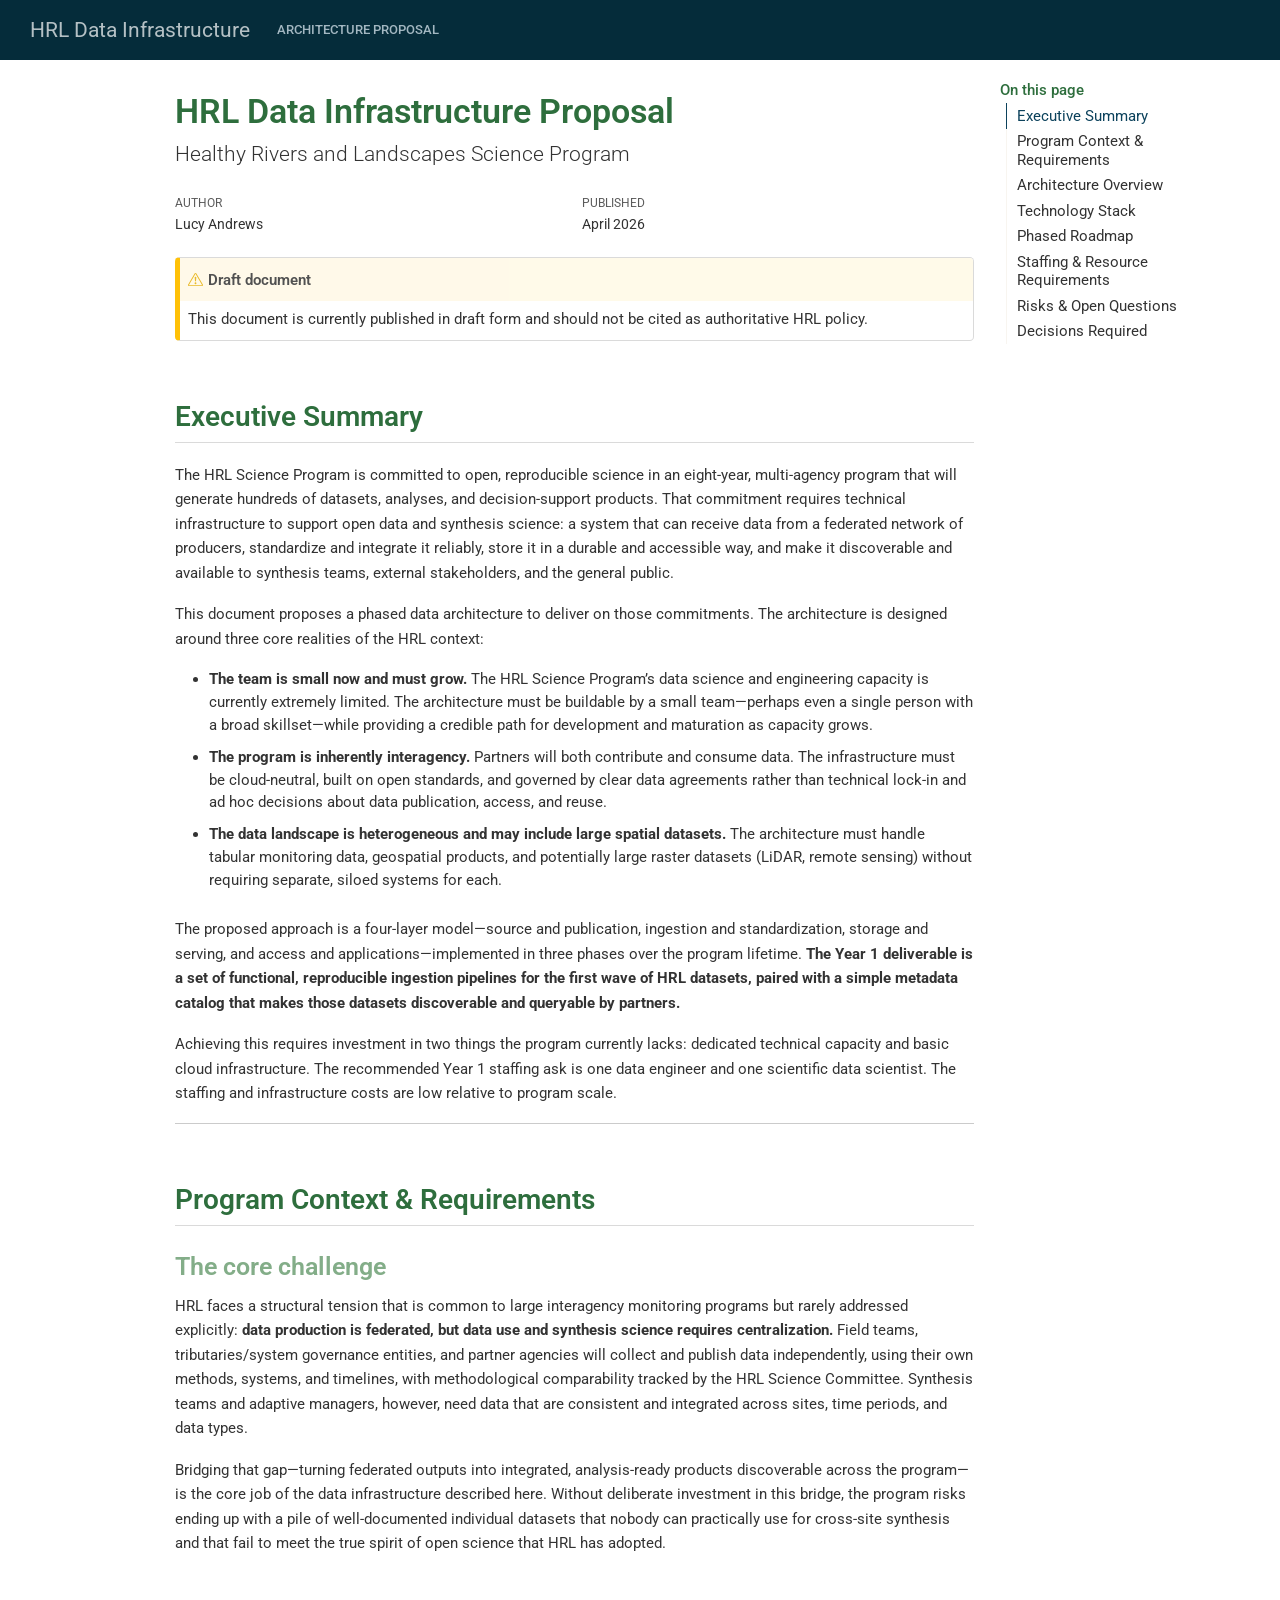
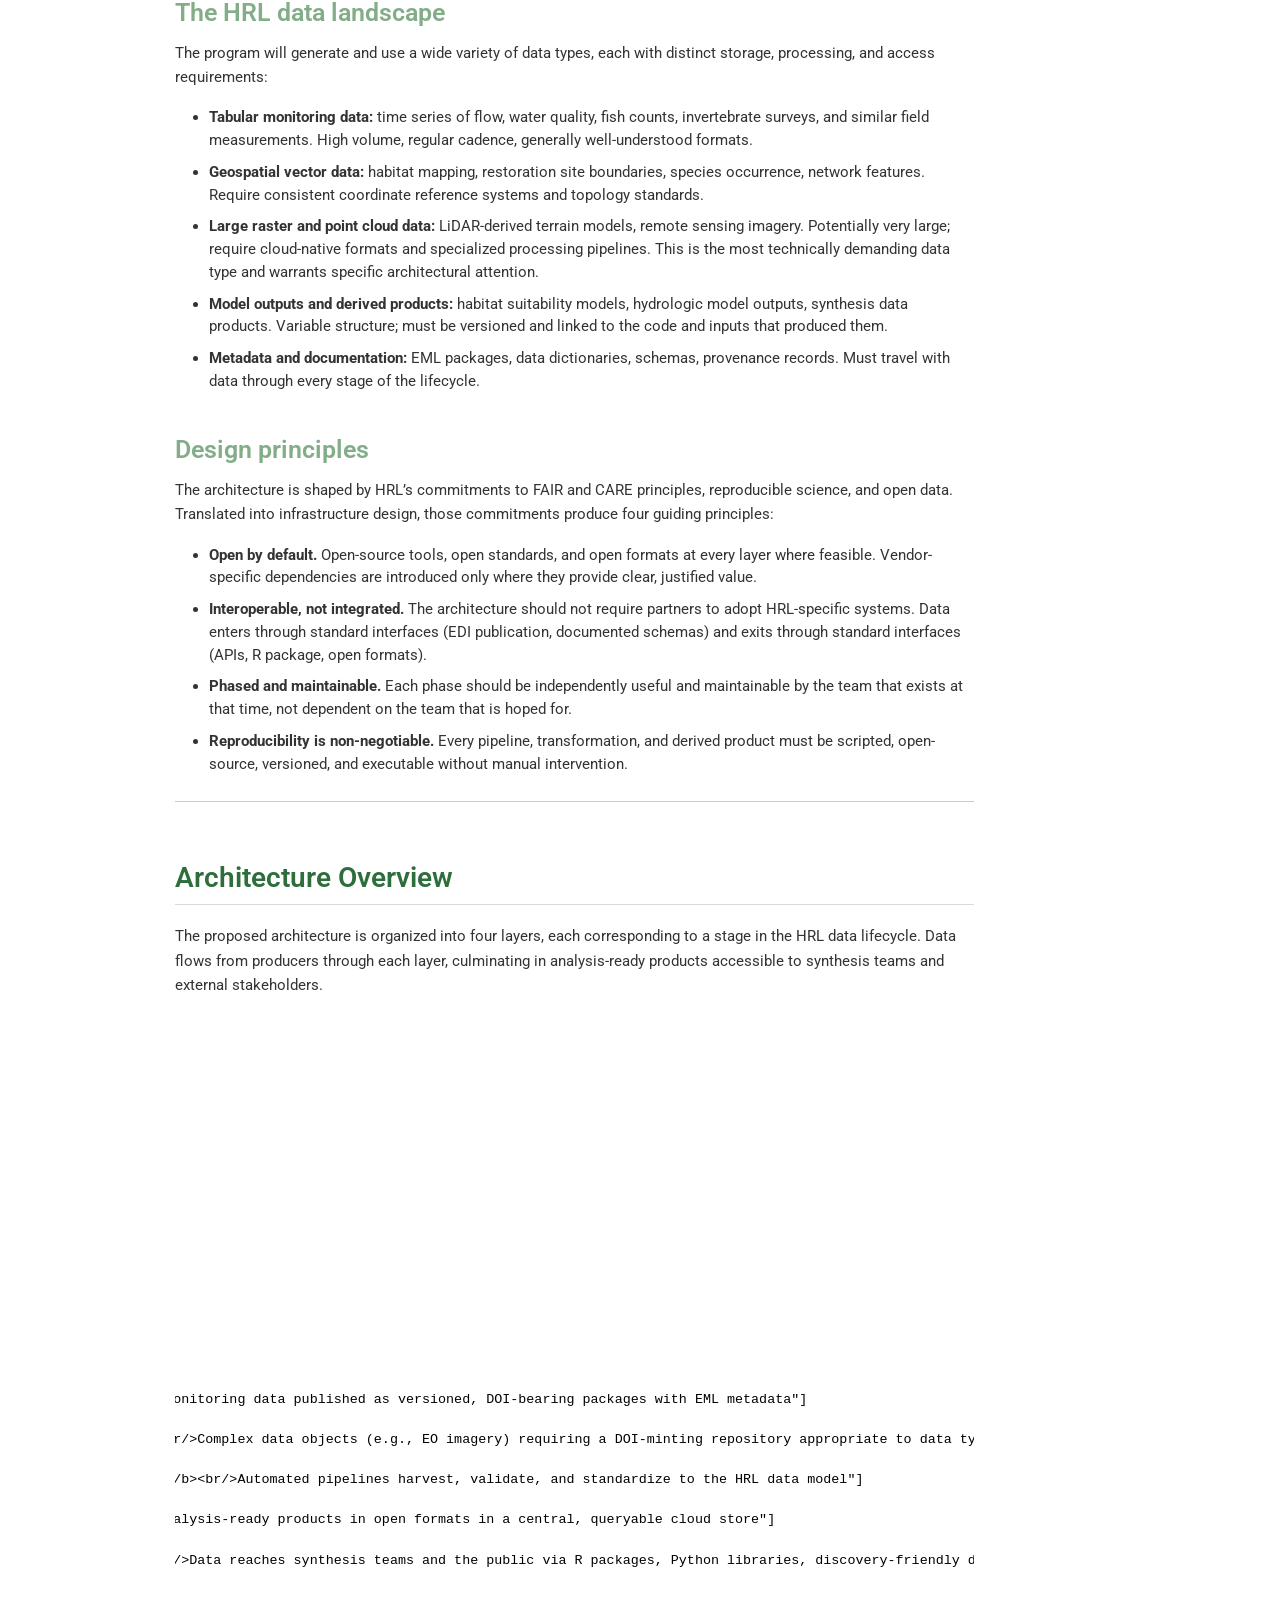
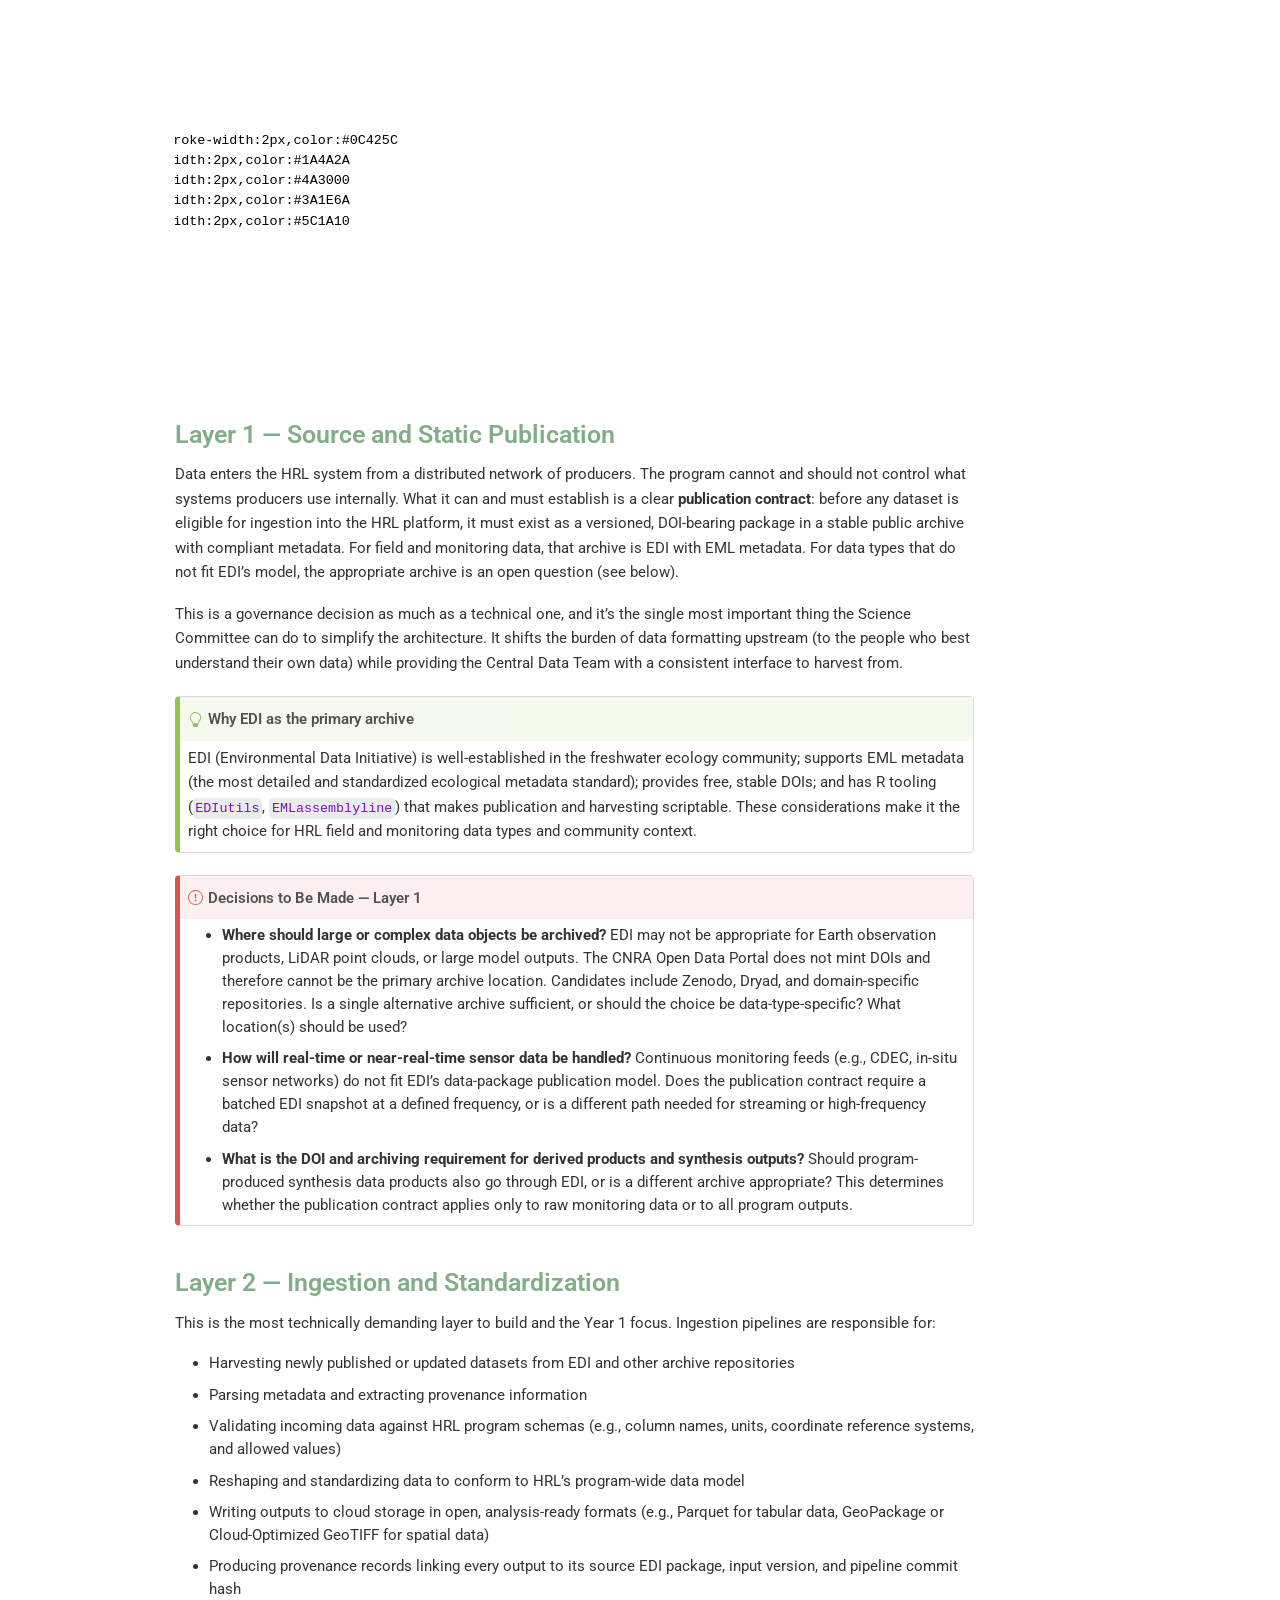
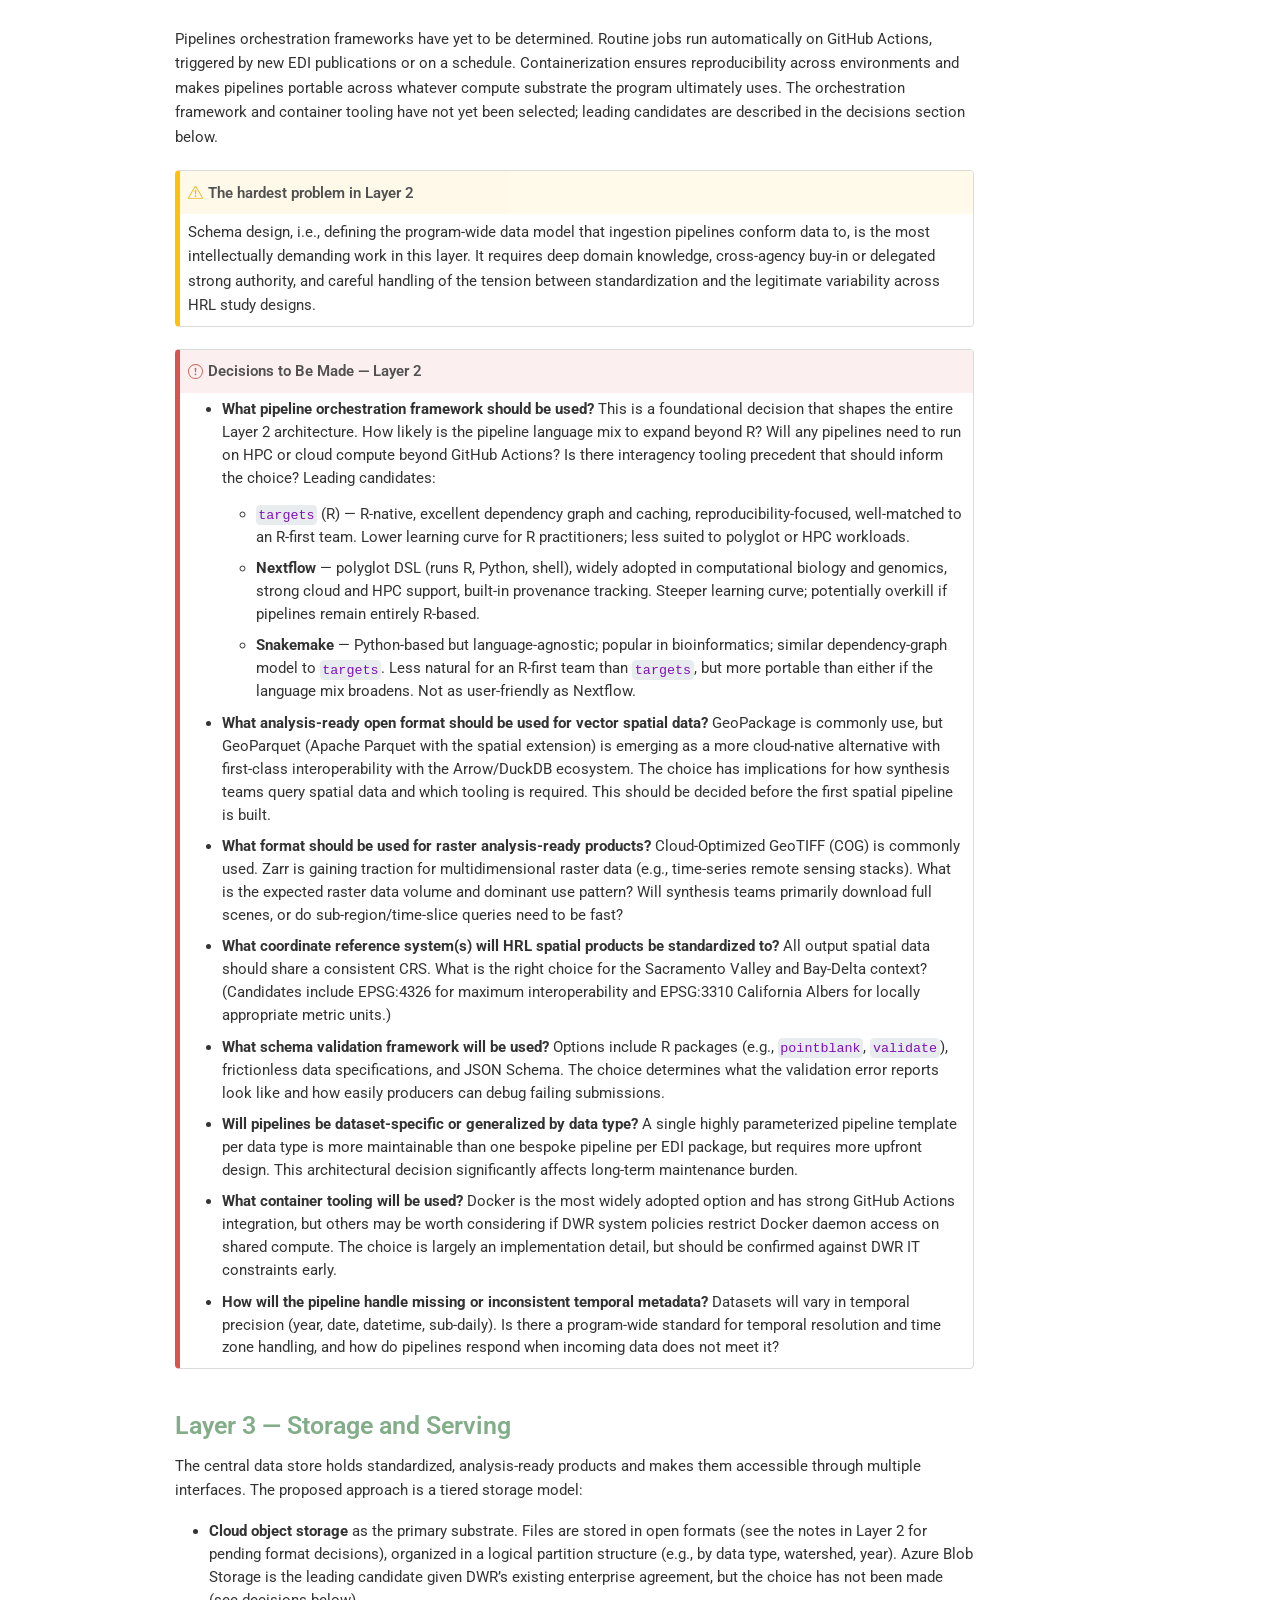
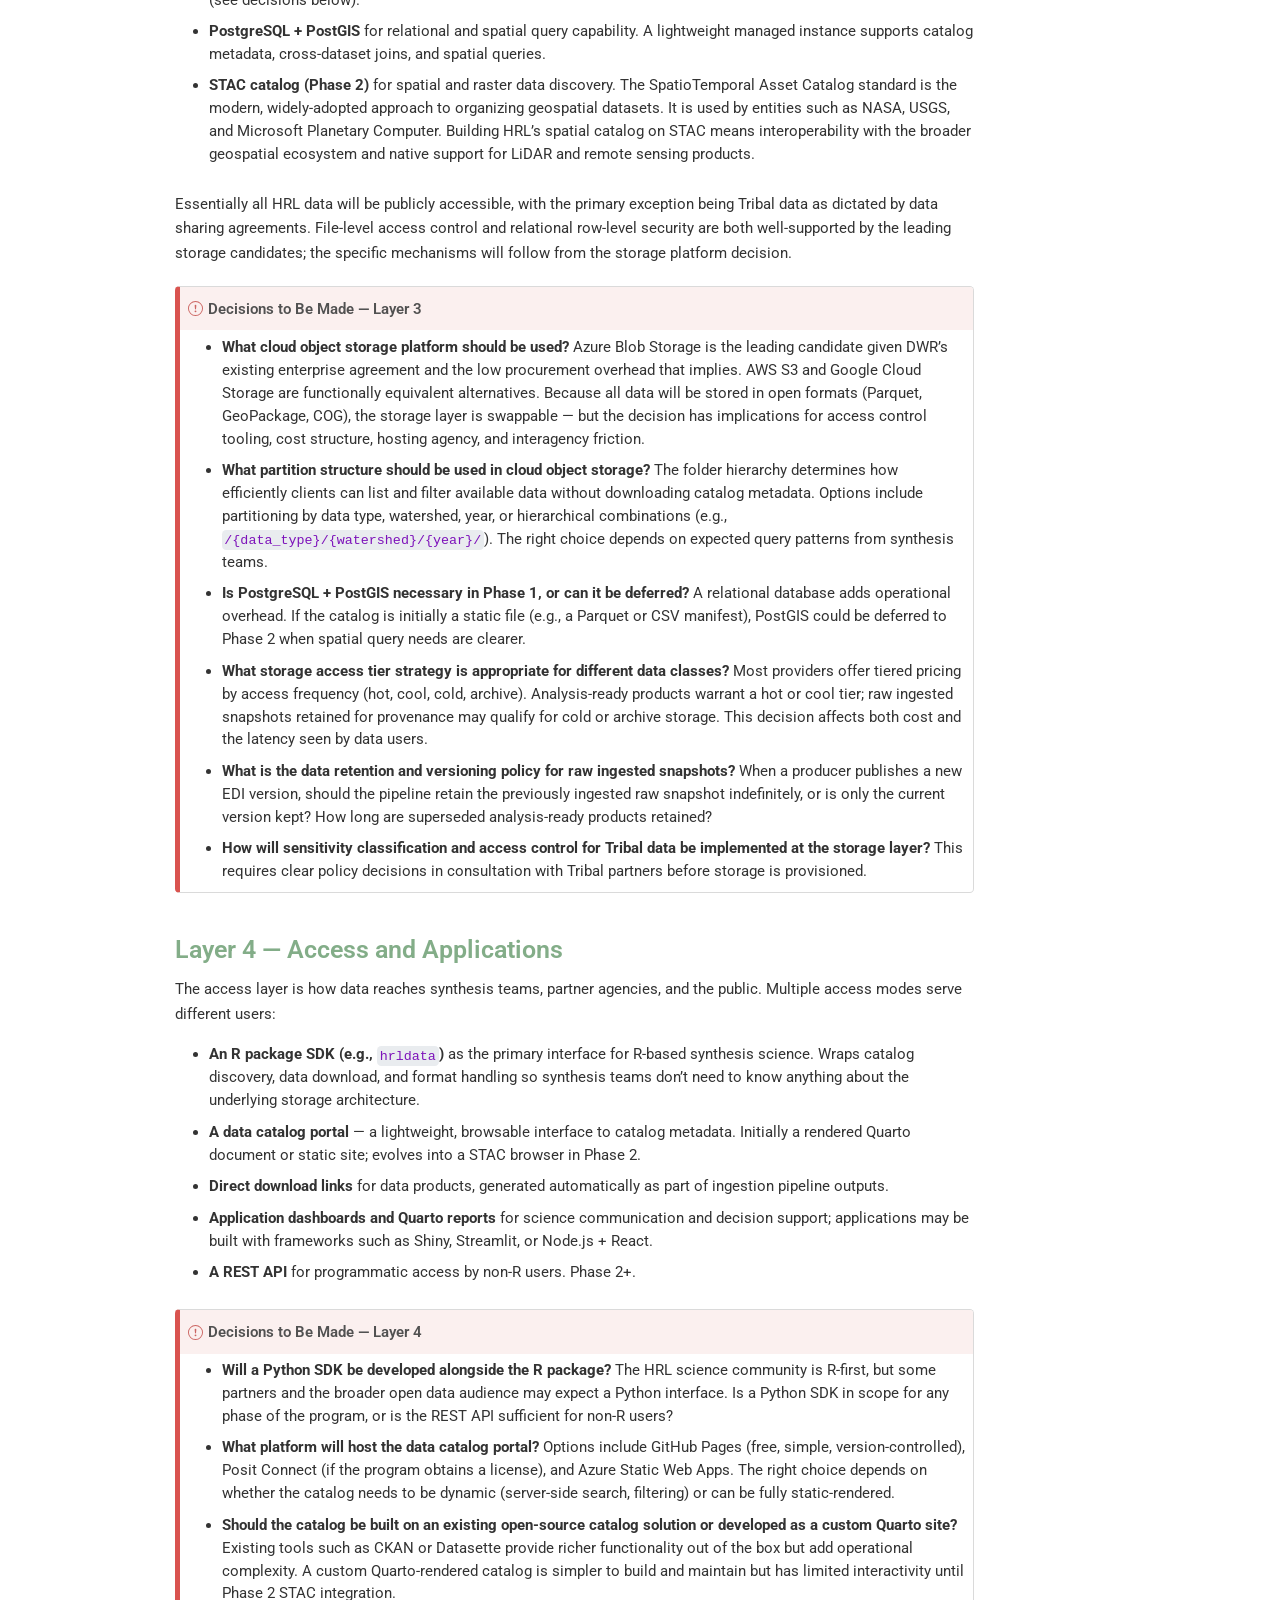
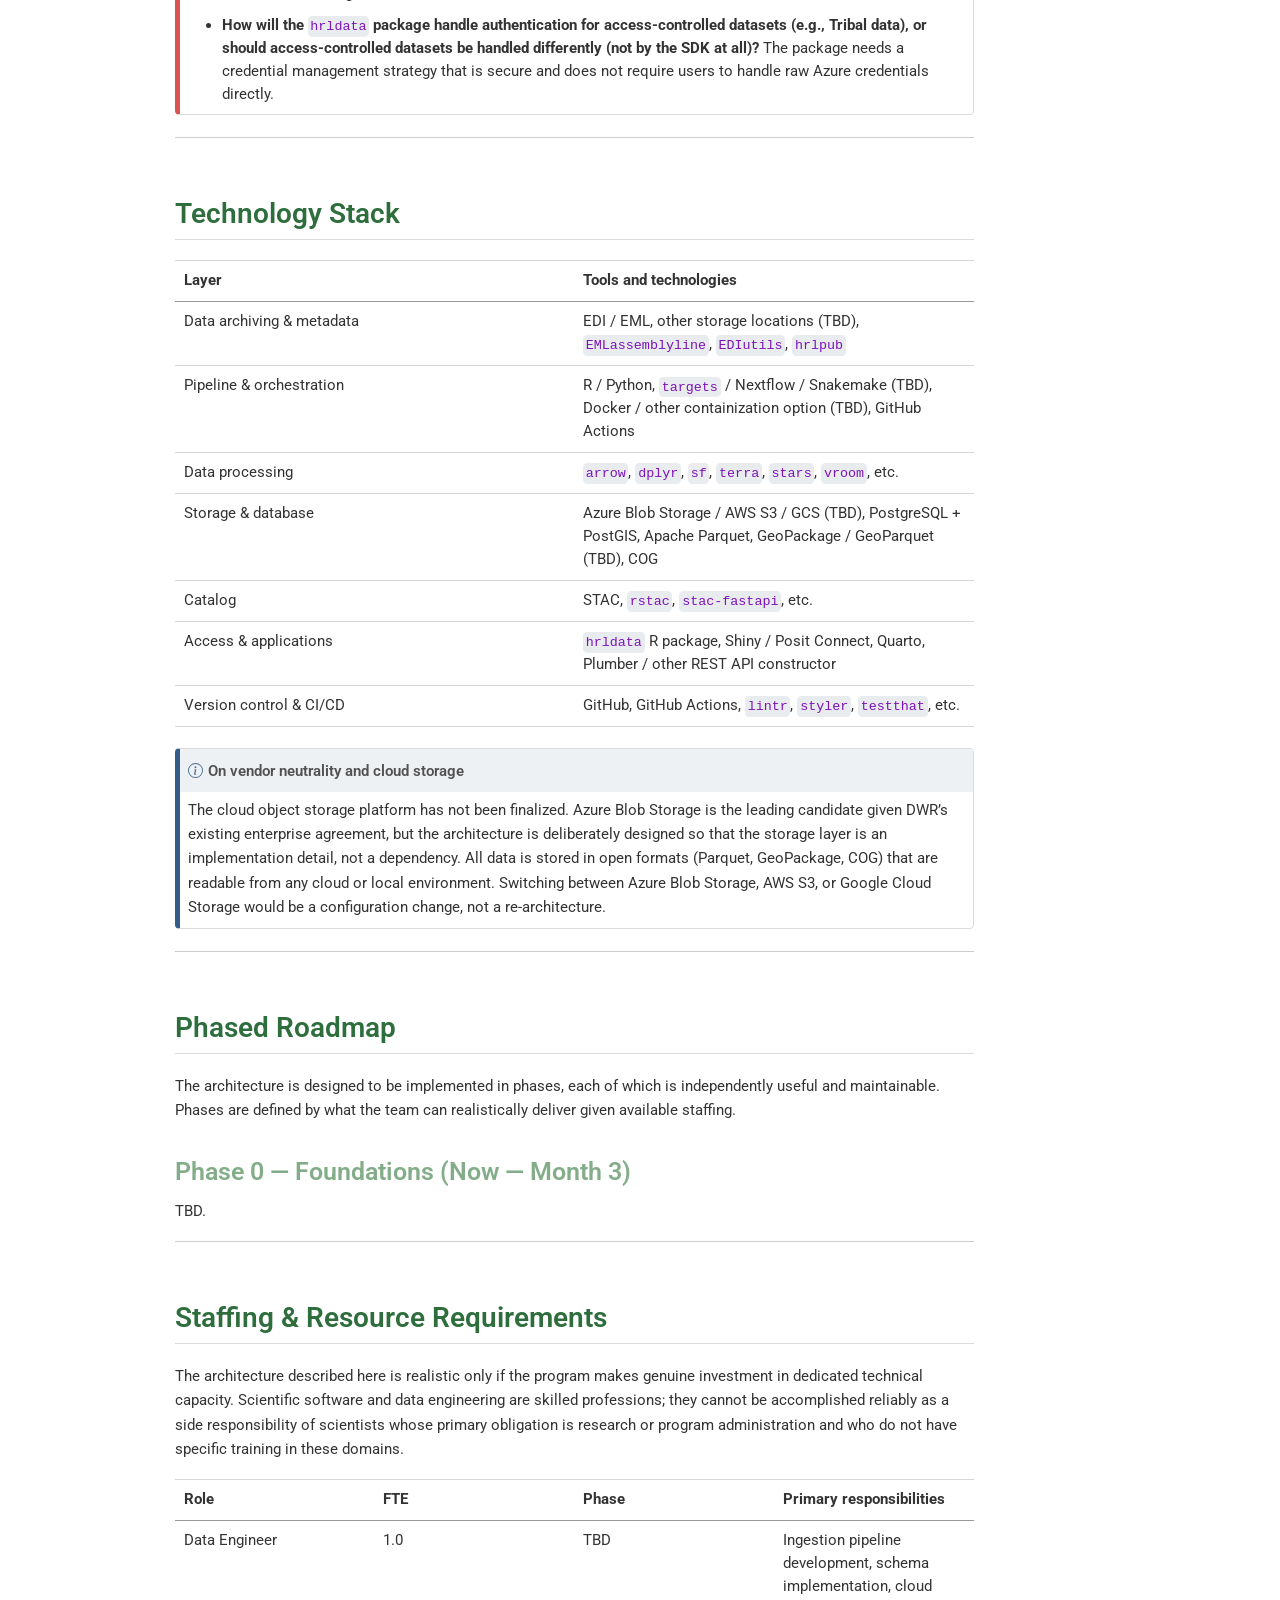
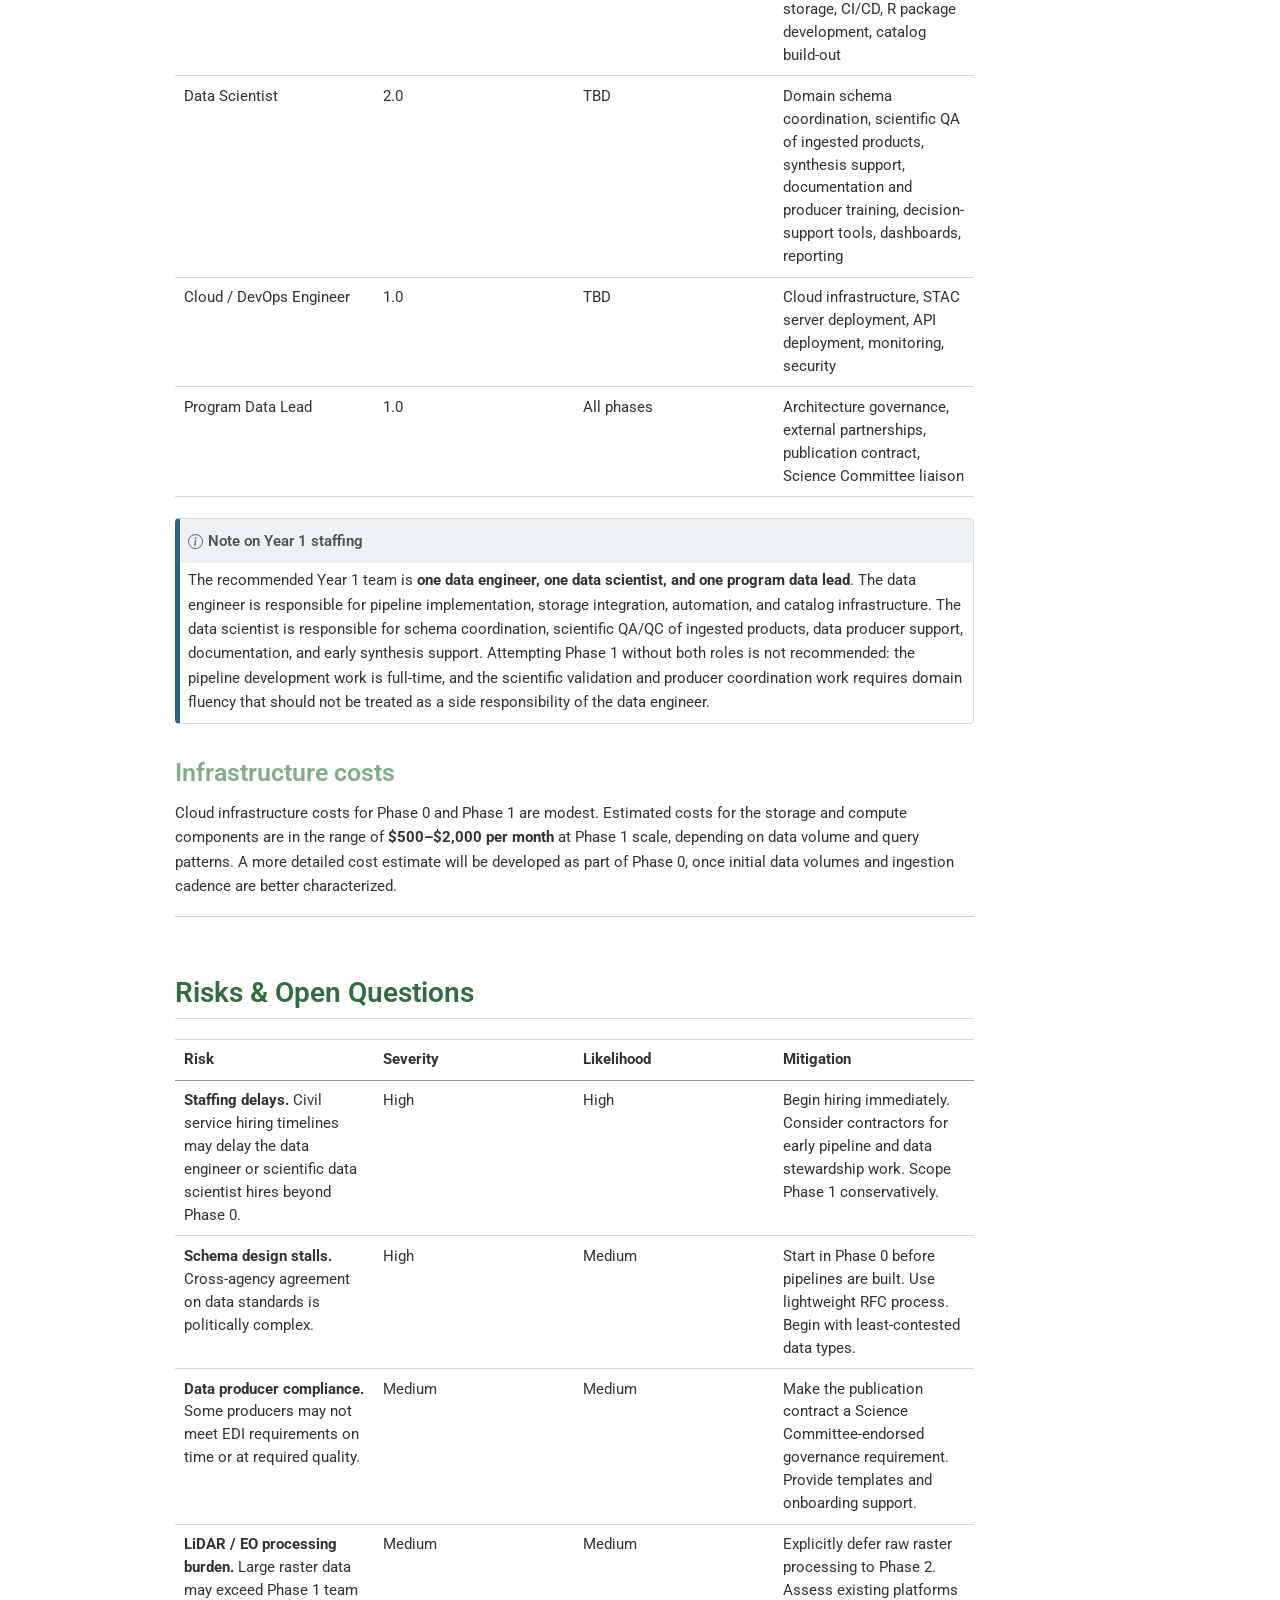
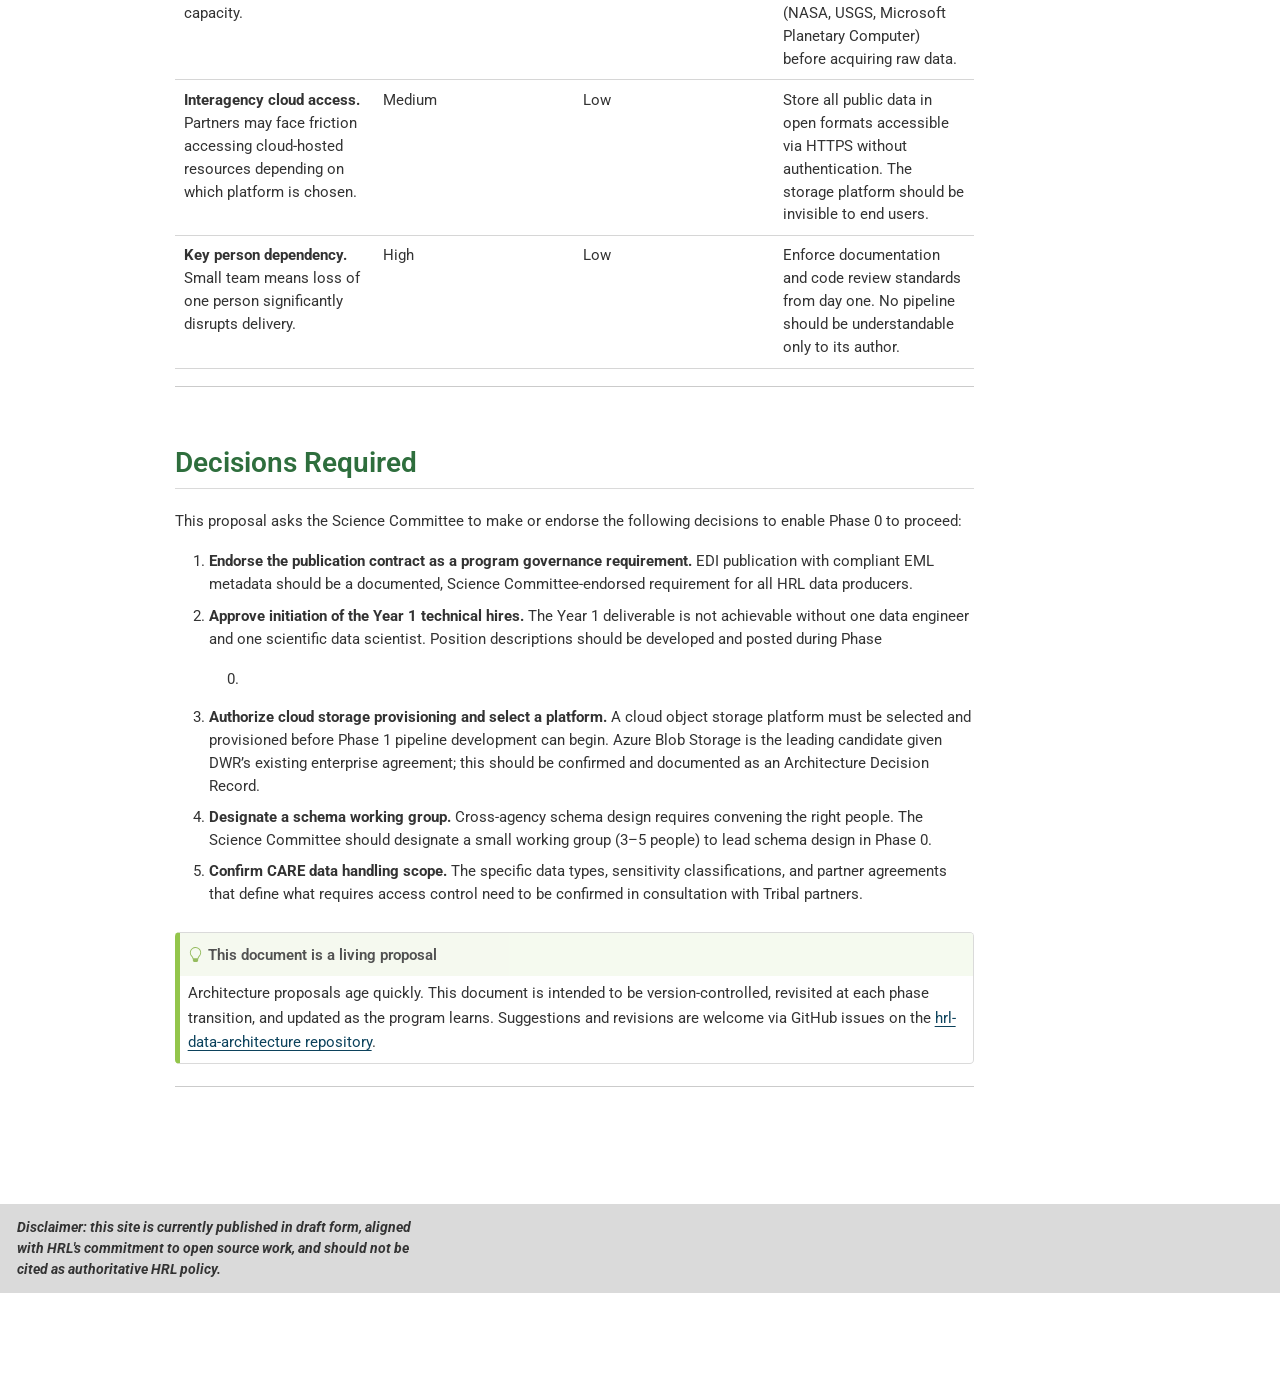
==== docs/index.html @ 2ed91a23 "feat: add Quarto site config and rendered output for GitHub Pages Adds _quarto.yml site config, them" ====
<html xmlns="http://www.w3.org/1999/xhtml">    
  <head>      
    <title>Redirect to hrl_architecture_proposal.html</title>      
    <meta http-equiv="refresh" content="0;URL='hrl_architecture_proposal.html'" />    
  </head>    
  <body> 
  </body>  
</html>
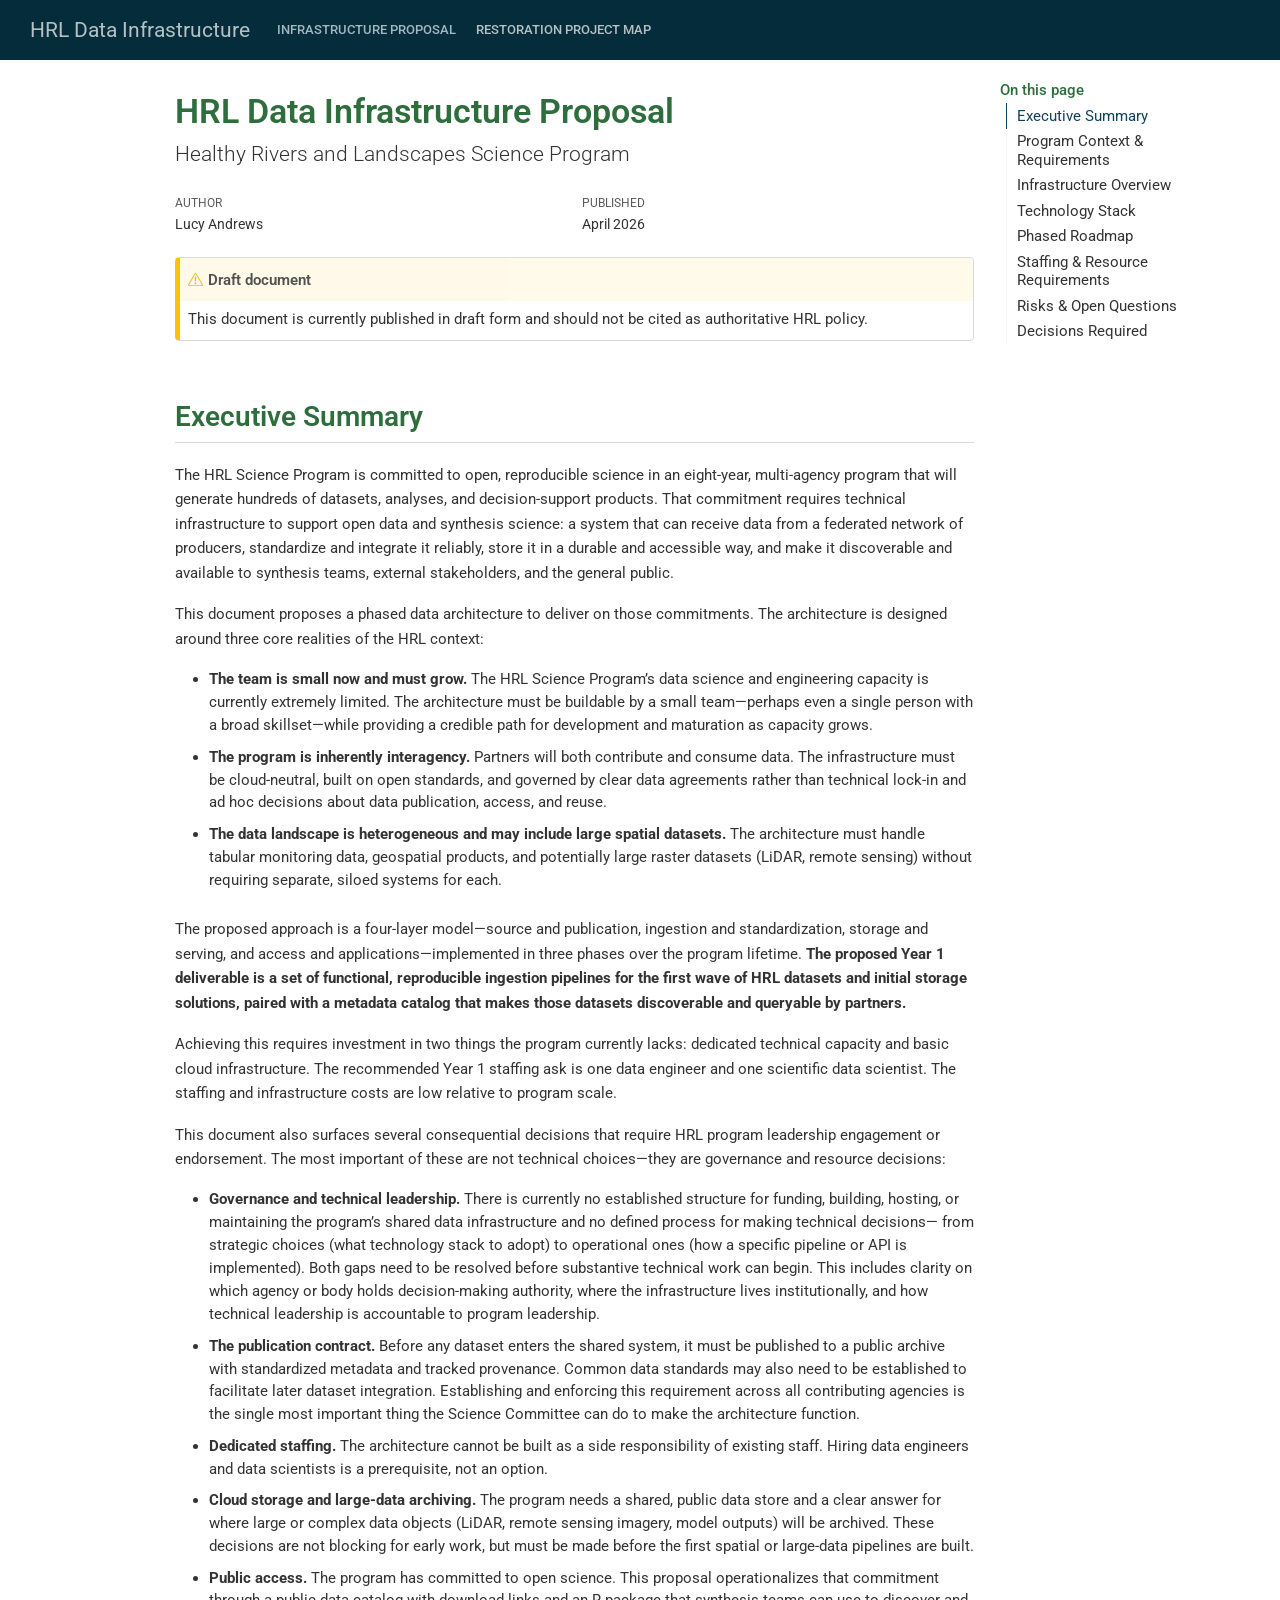
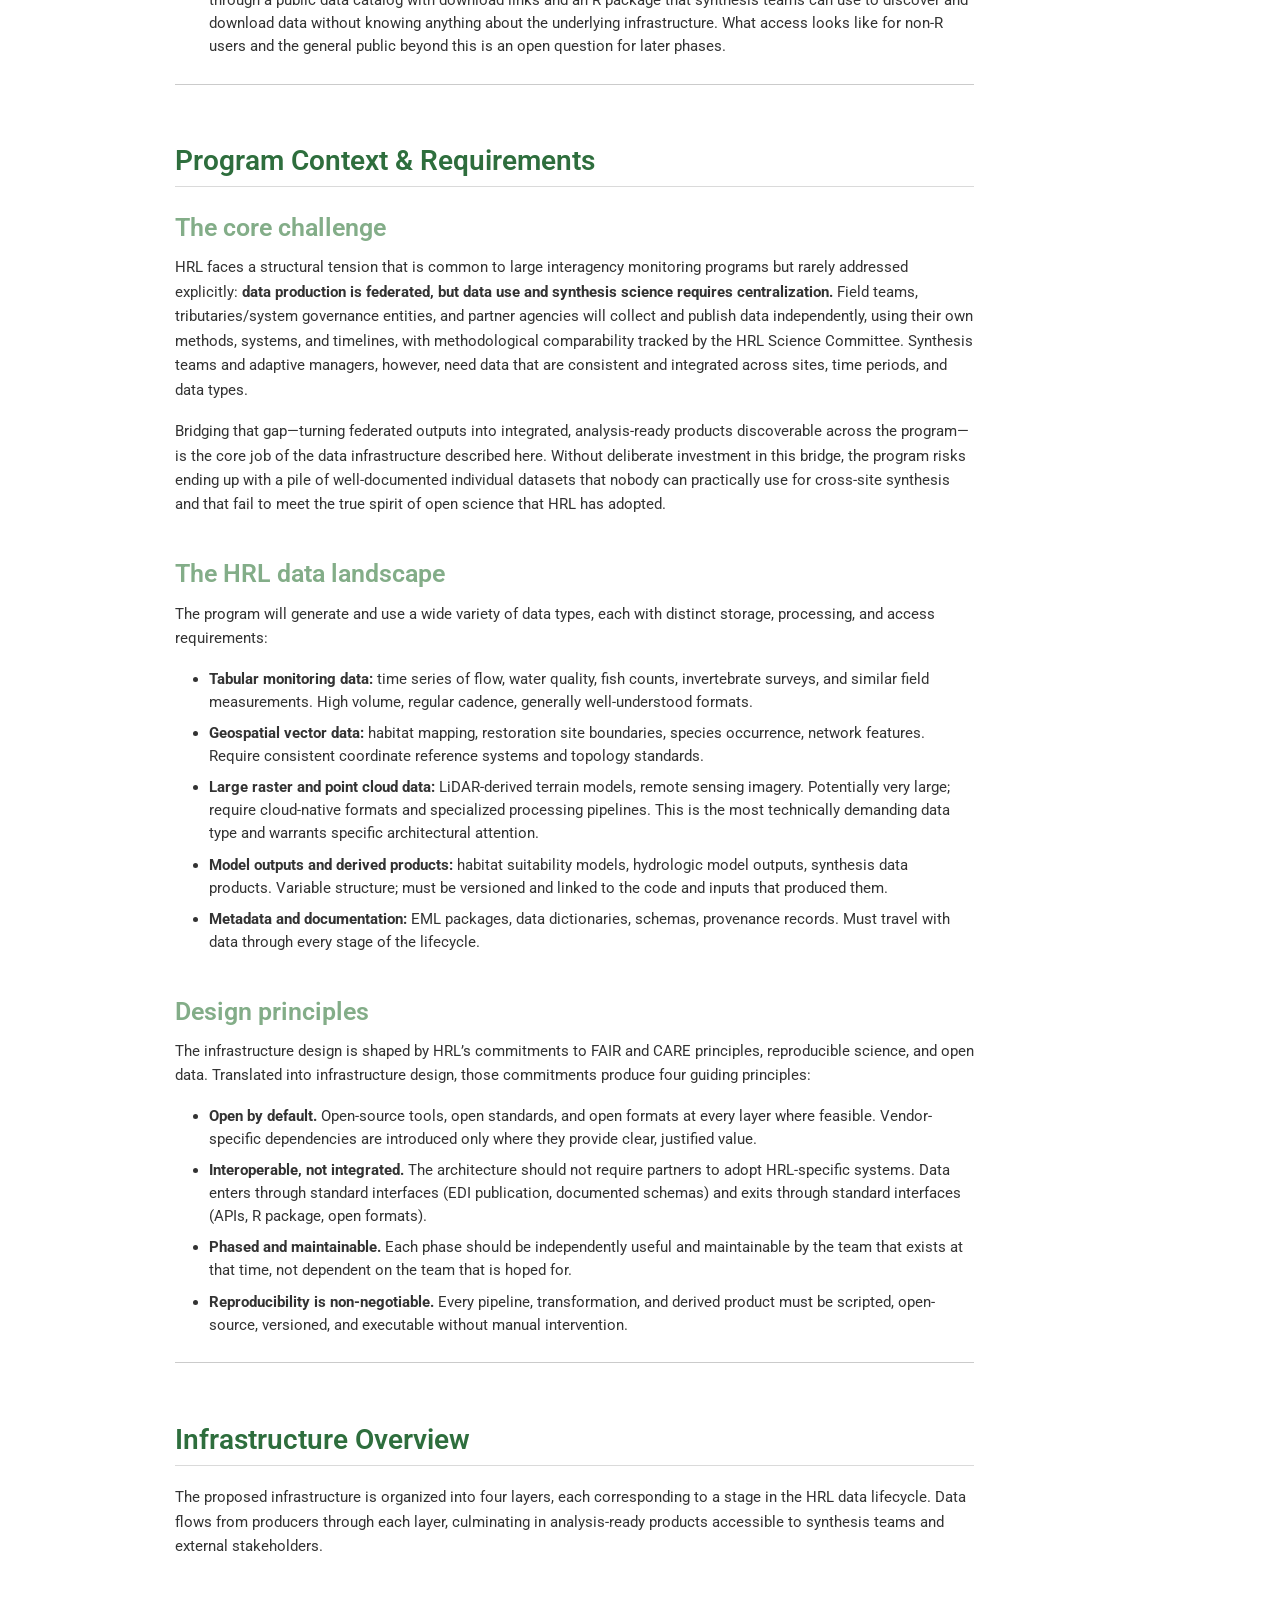
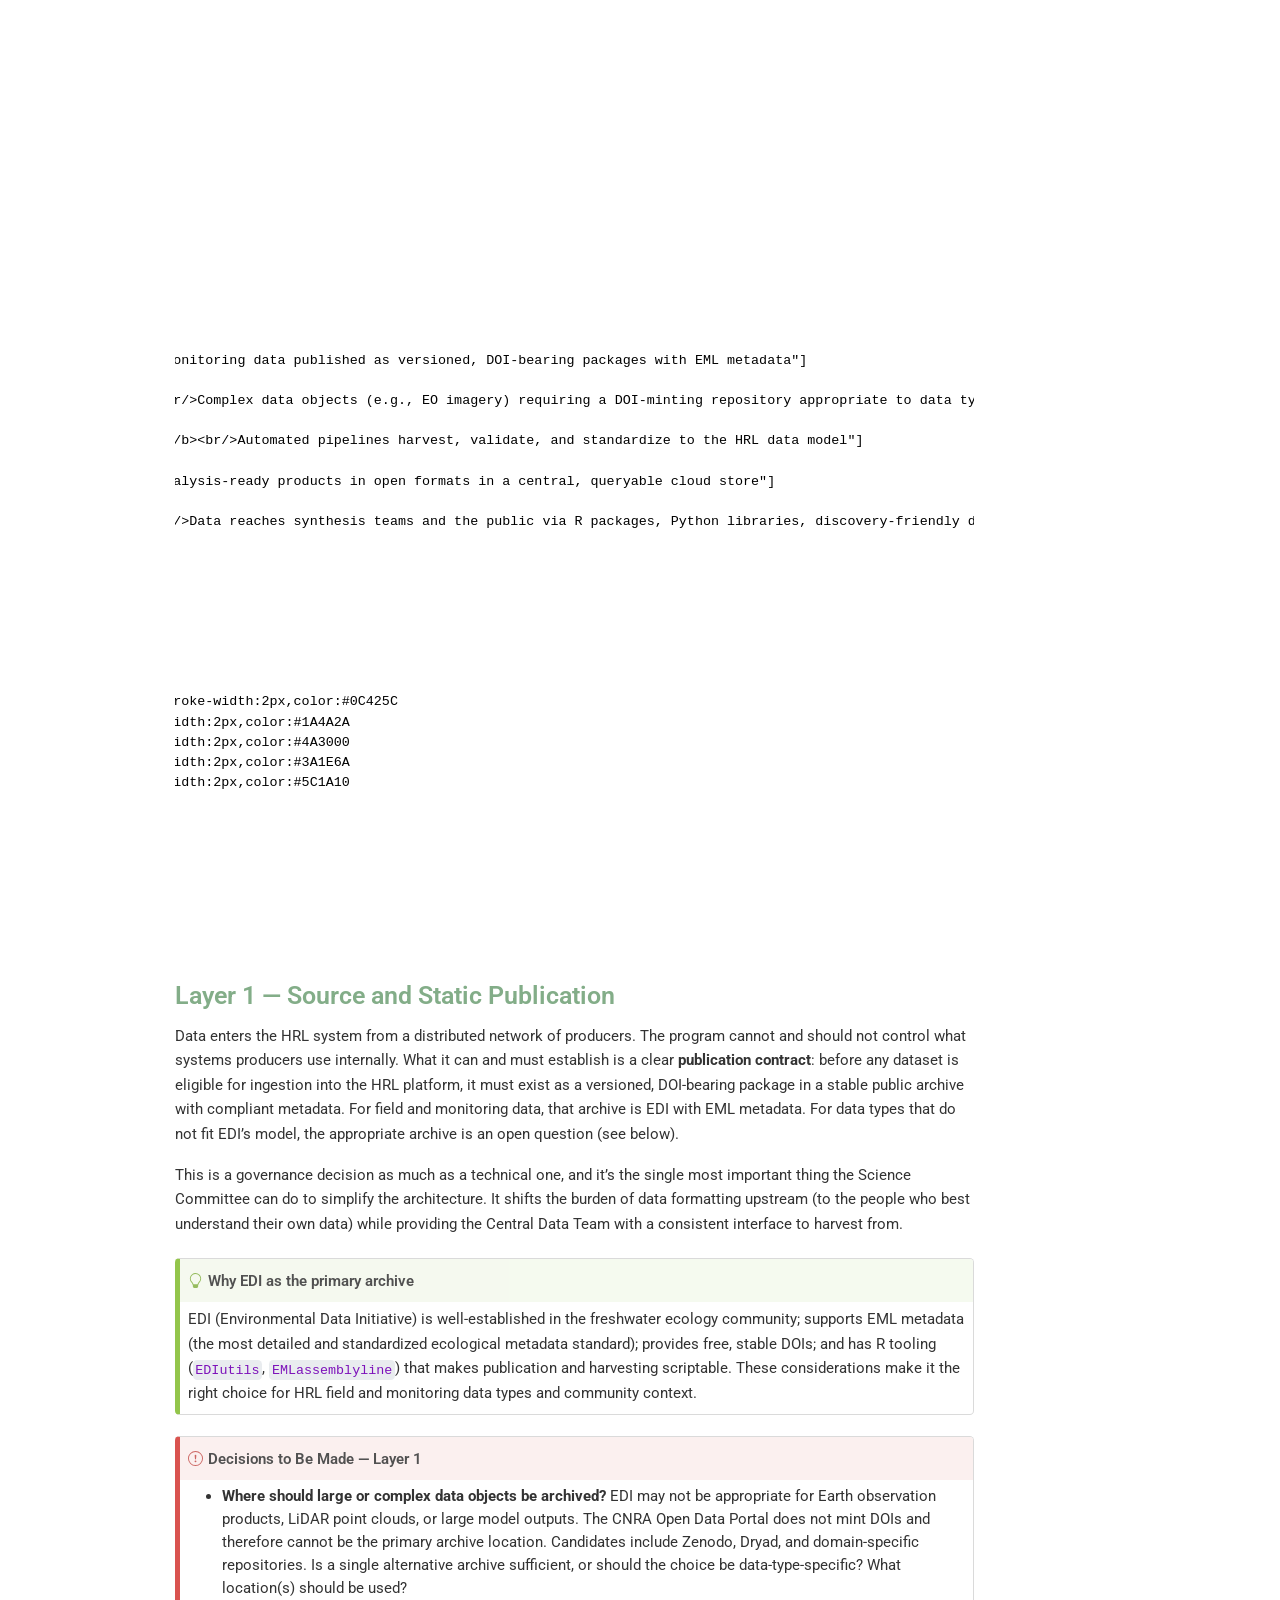
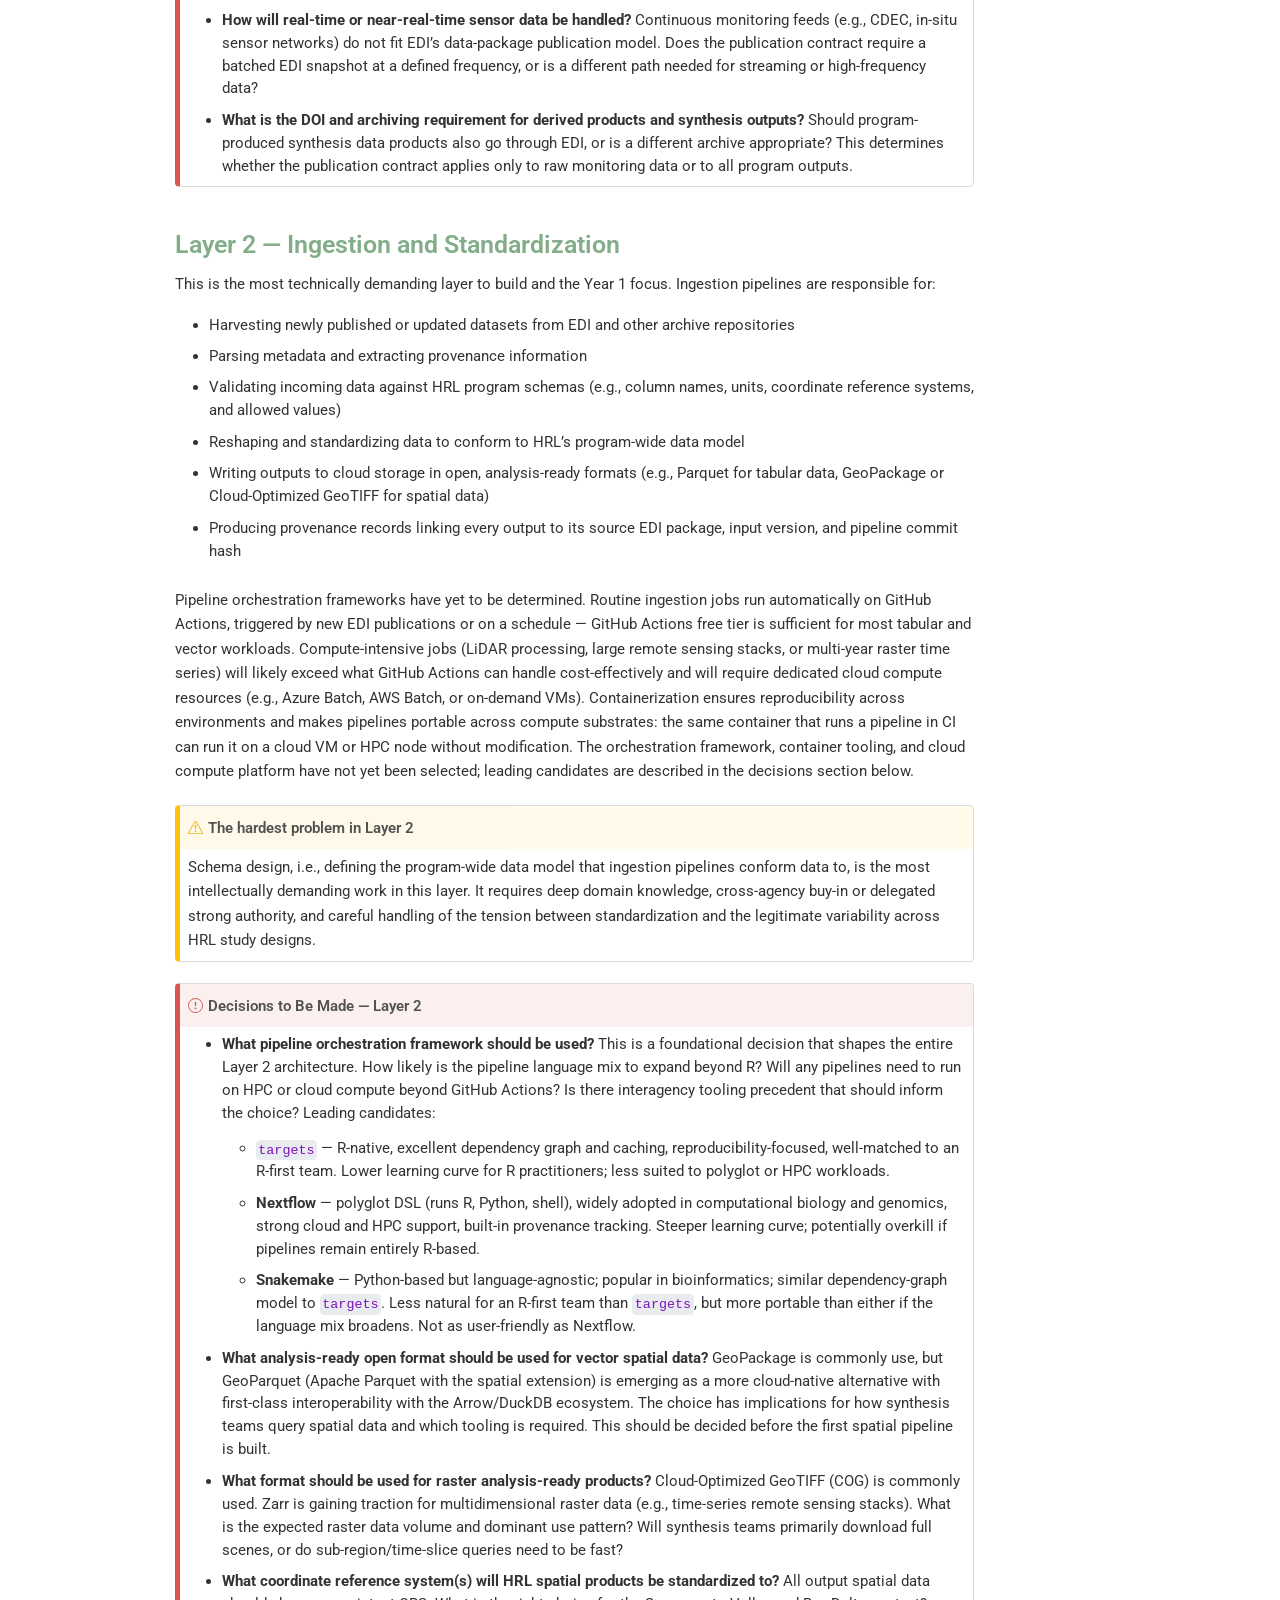
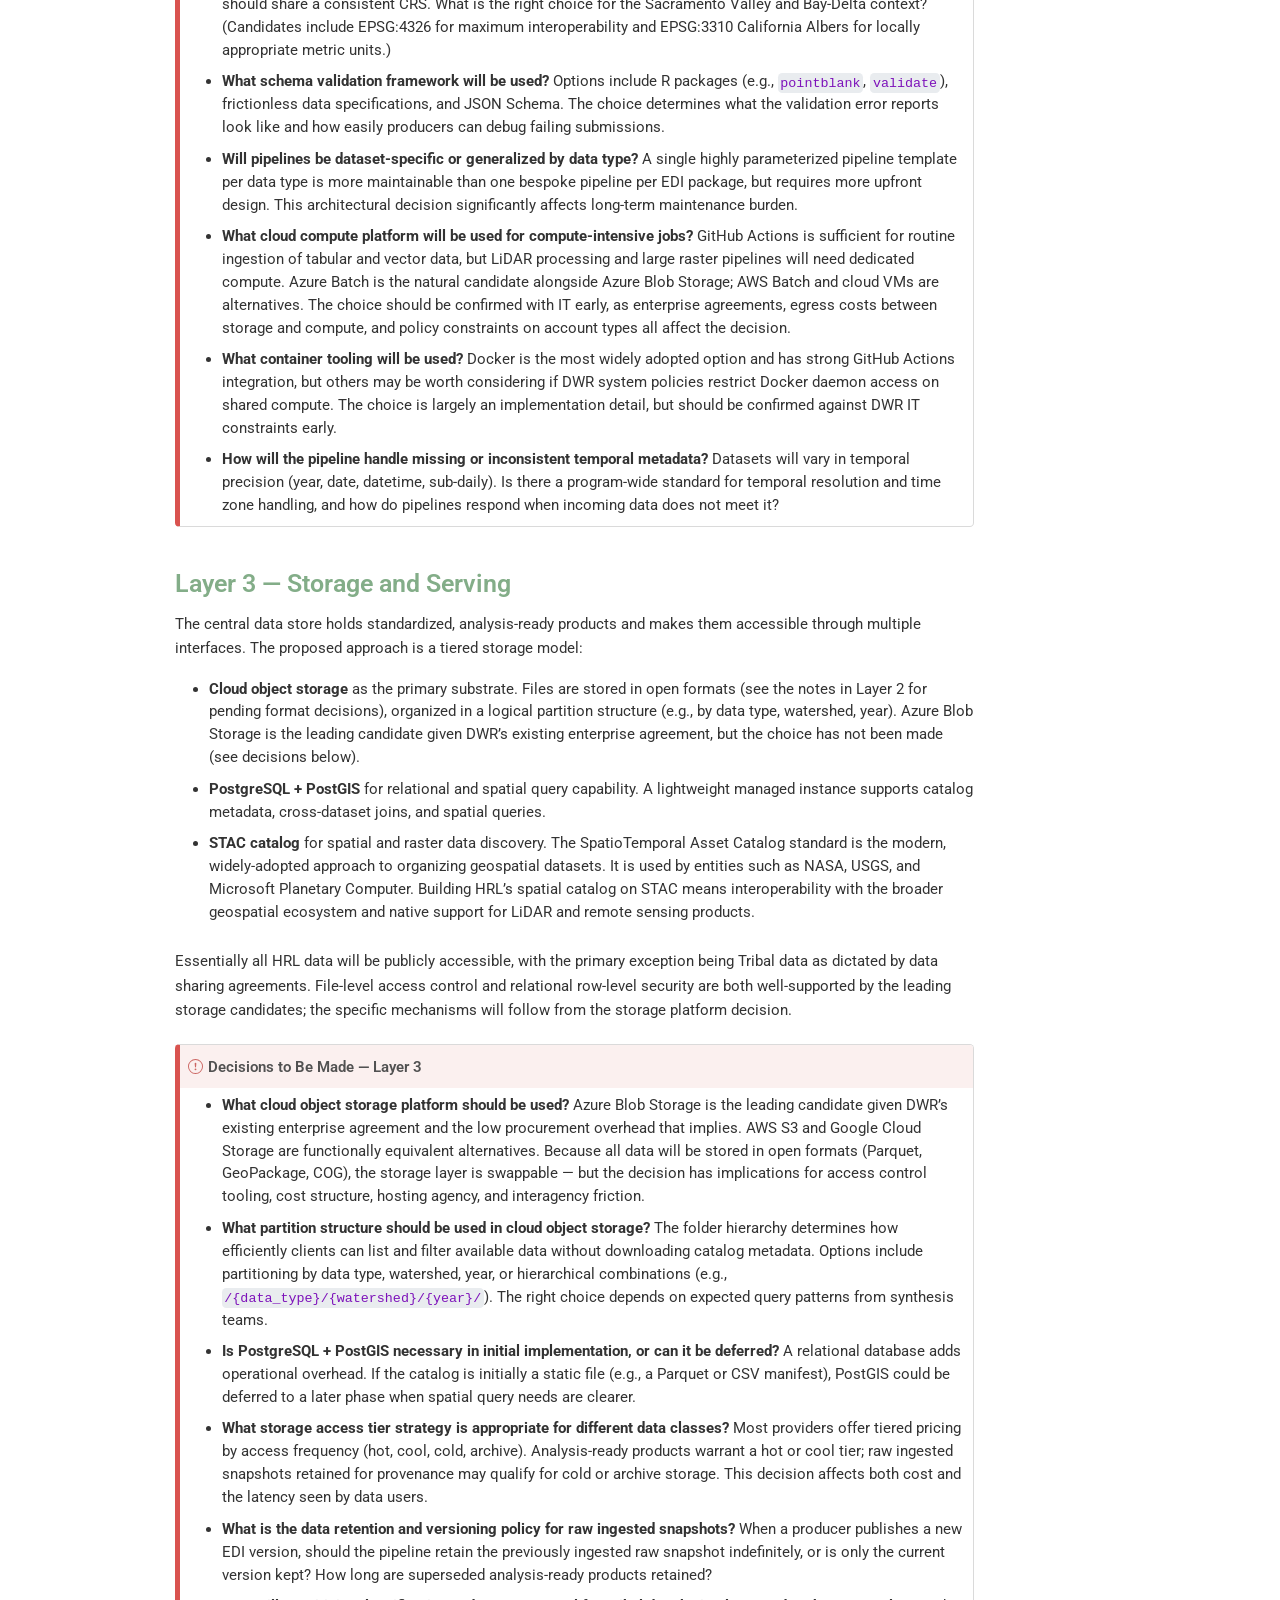
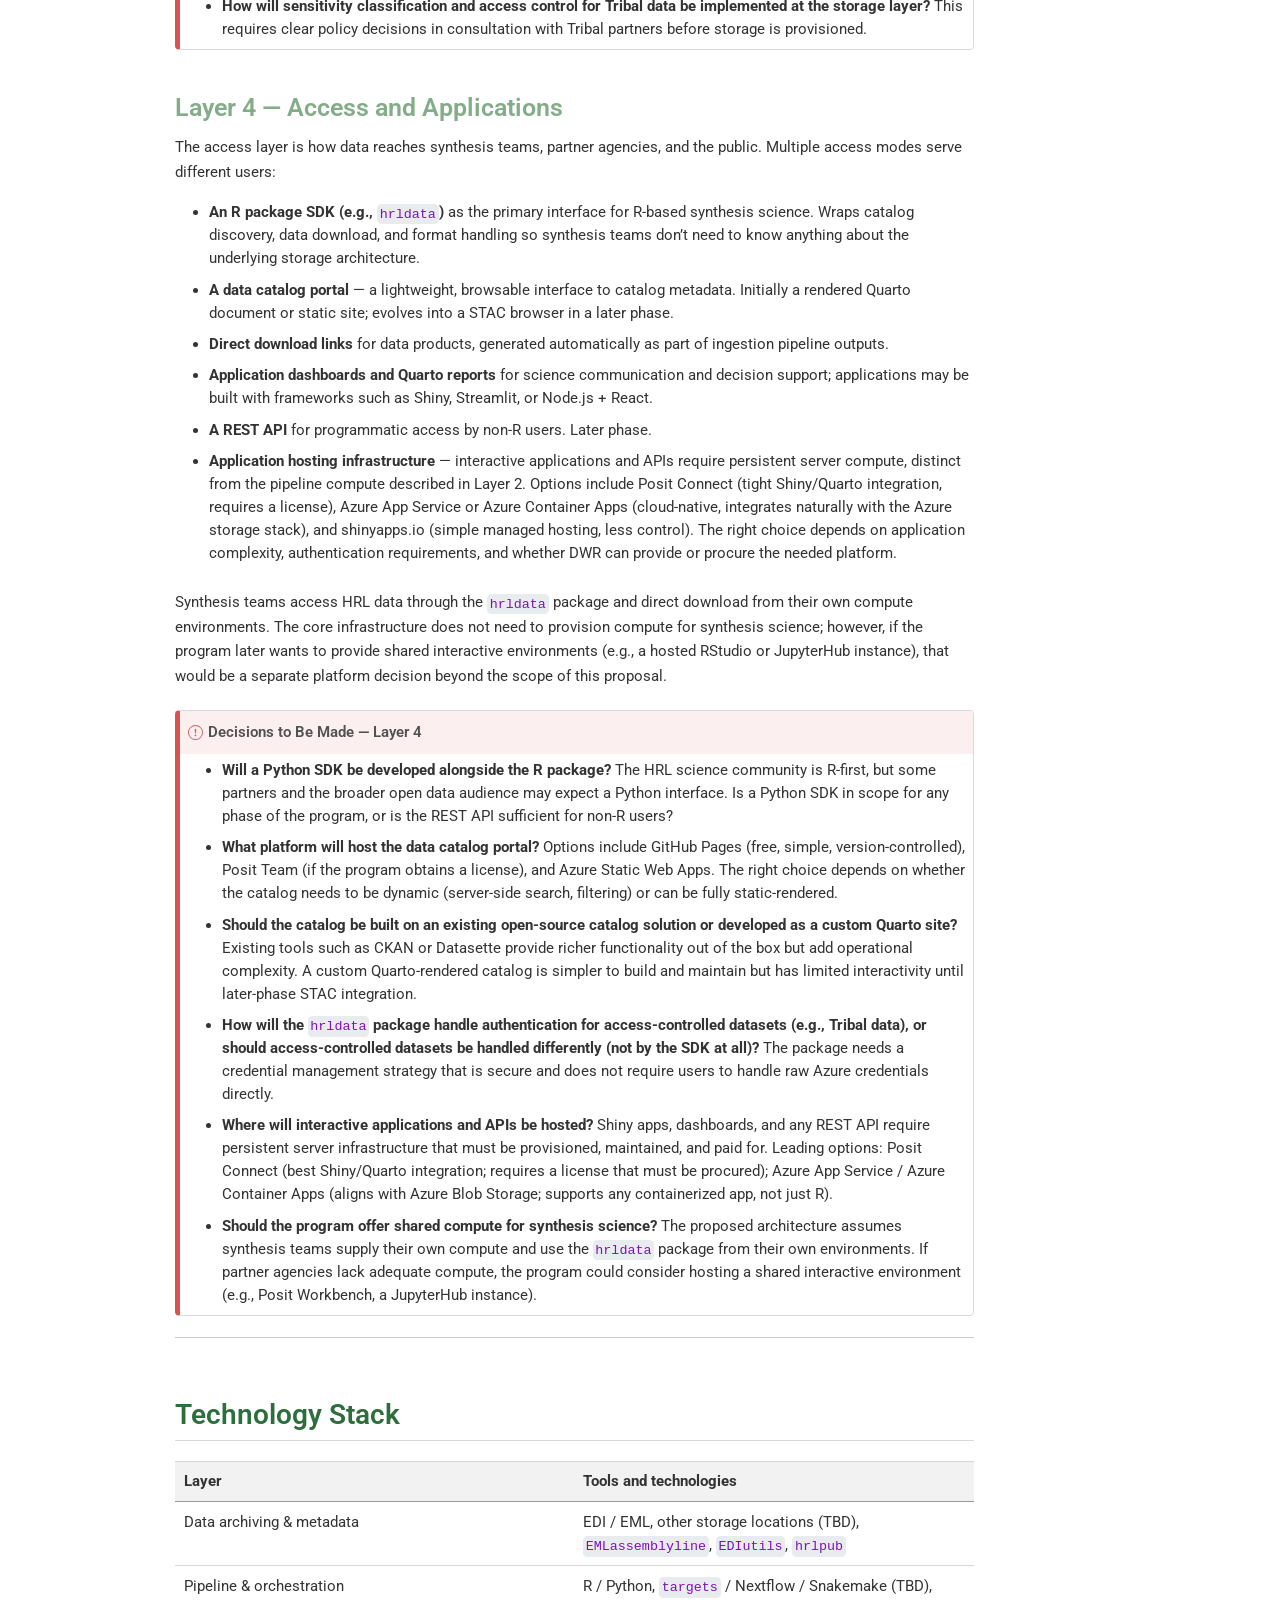
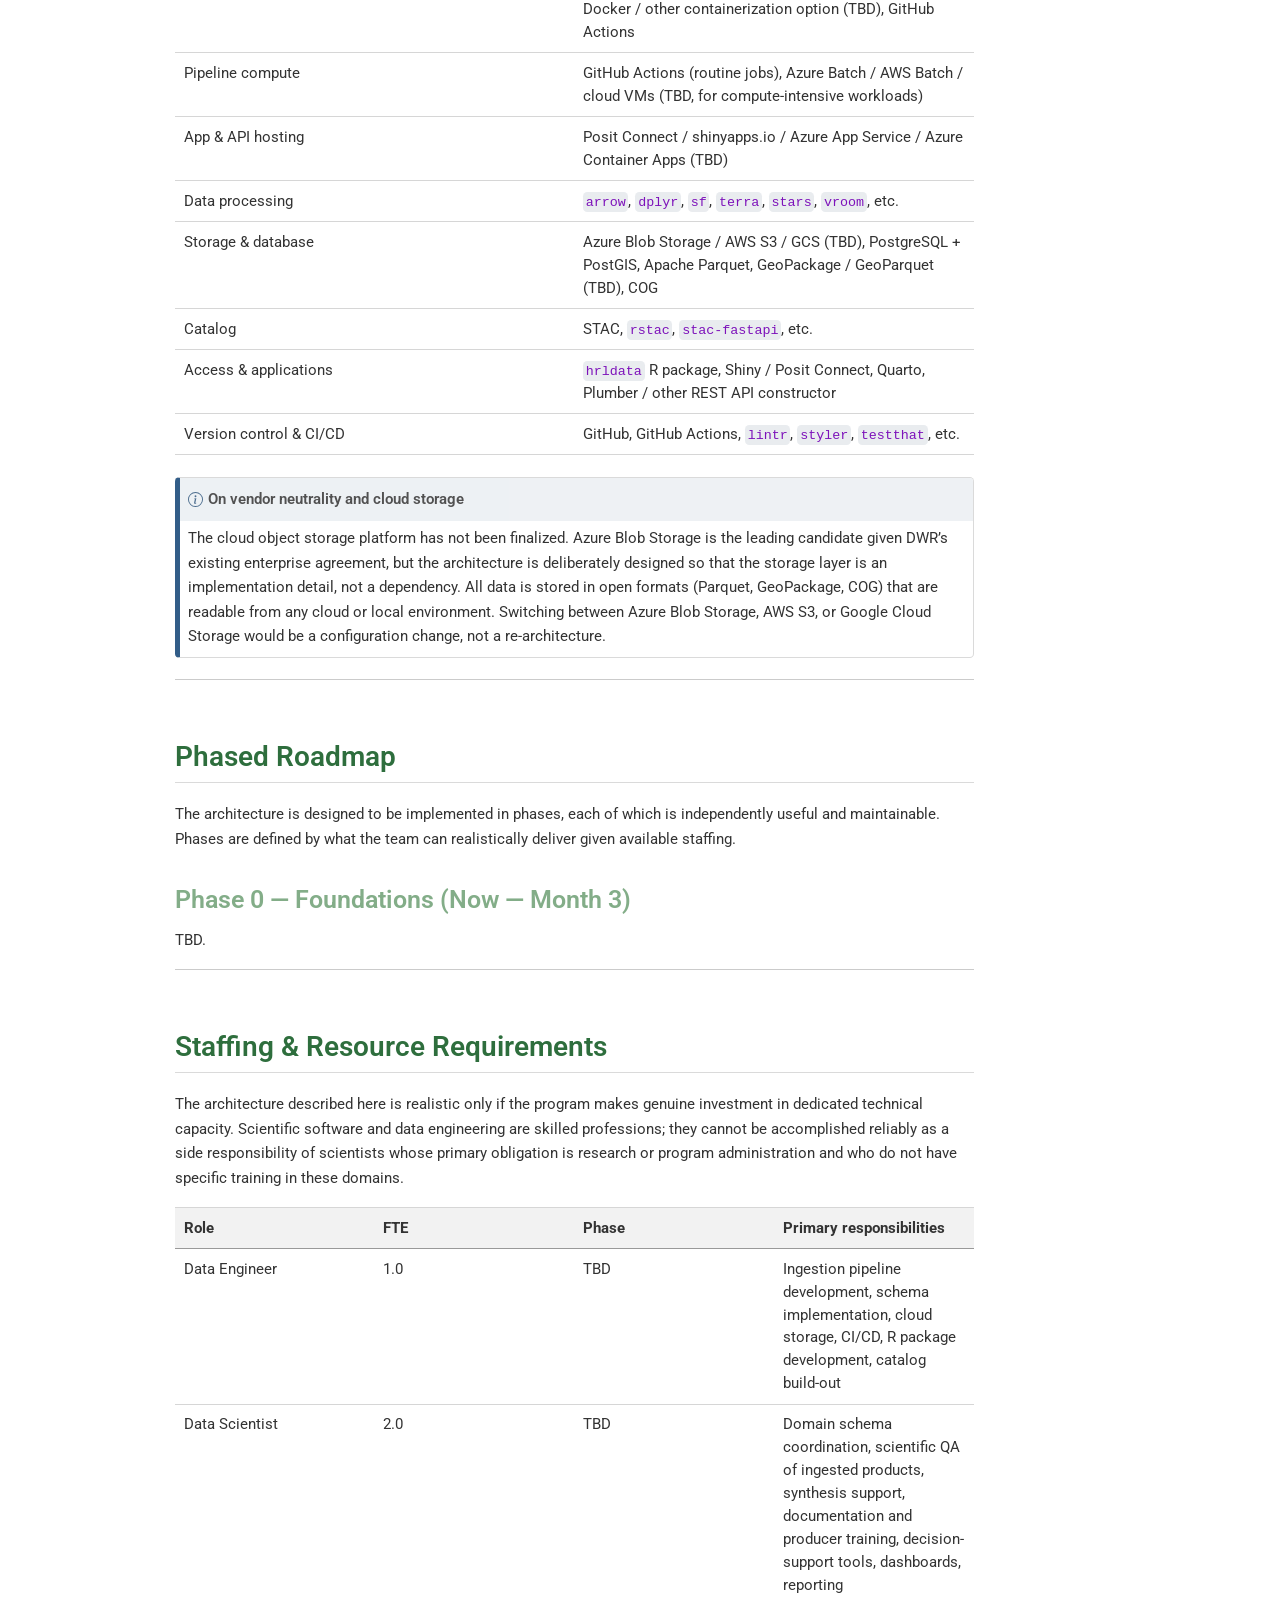
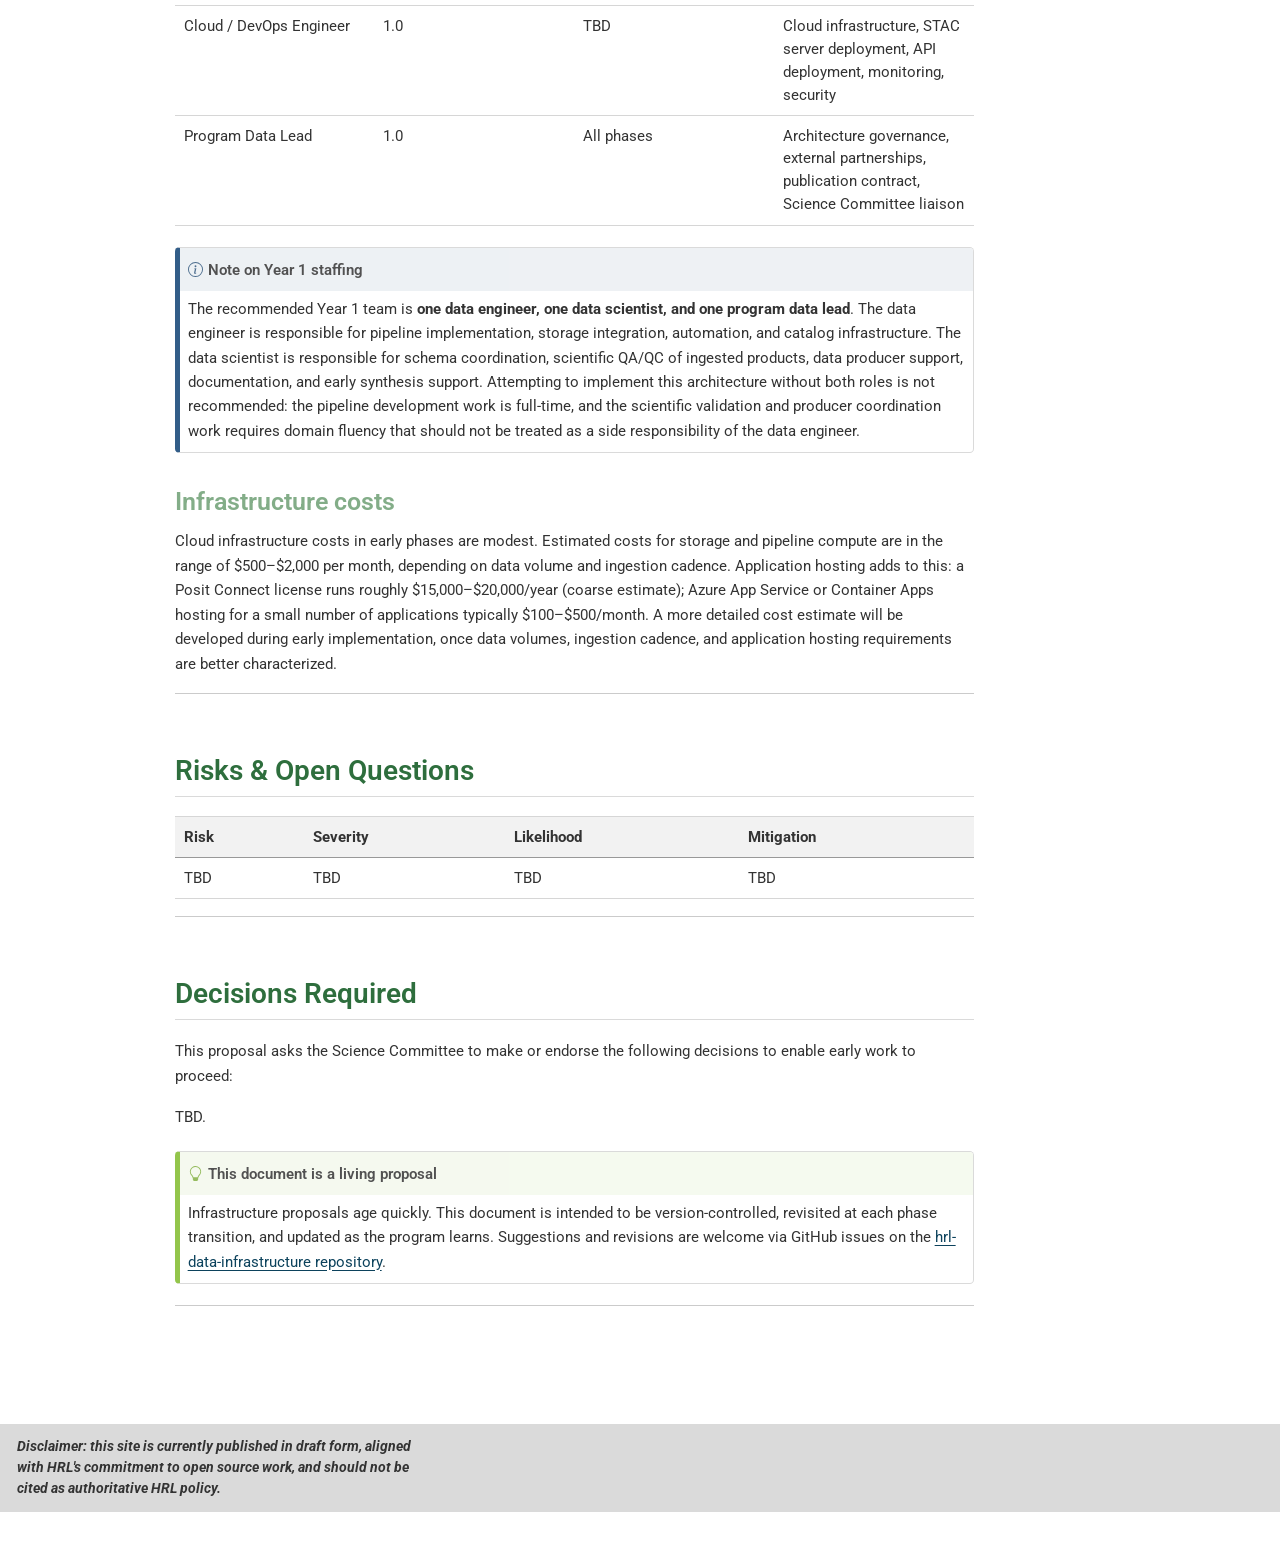
==== commit 8e8e36e5: "build: regenerate site with restructured sources and new memo Includes updated site libs, table styl" ====
--- a/docs/index.html
+++ b/docs/index.html
@@ -1,7 +1,7 @@
 <html xmlns="http://www.w3.org/1999/xhtml">    
   <head>      
-    <title>Redirect to hrl_architecture_proposal.html</title>      
-    <meta http-equiv="refresh" content="0;URL='hrl_architecture_proposal.html'" />    
+    <title>Redirect to pages/hrl_infrastructure_proposal.html</title>      
+    <meta http-equiv="refresh" content="0;URL='pages/hrl_infrastructure_proposal.html'" />    
   </head>    
   <body> 
   </body>  
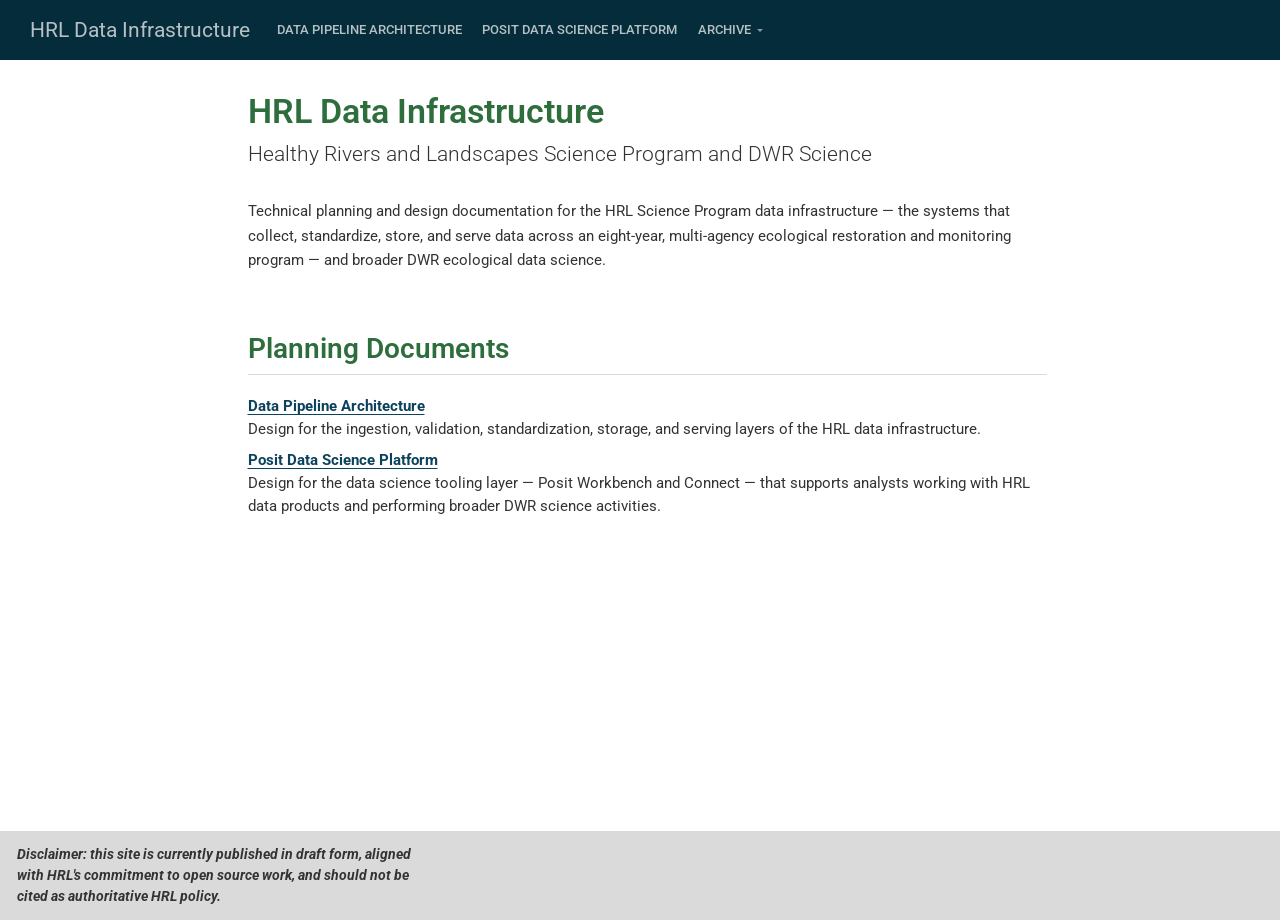
==== commit 204357a1: "Update landing to be a page index and re-render" ====
--- a/docs/index.html
+++ b/docs/index.html
@@ -1,8 +1,600 @@
-<html xmlns="http://www.w3.org/1999/xhtml">    
-  <head>      
-    <title>Redirect to pages/hrl_infrastructure_proposal.html</title>      
-    <meta http-equiv="refresh" content="0;URL='pages/hrl_infrastructure_proposal.html'" />    
-  </head>    
-  <body> 
-  </body>  
-</html>     
+<!DOCTYPE html>
+<html xmlns="http://www.w3.org/1999/xhtml" lang="en" xml:lang="en"><head>
+
+<meta charset="utf-8">
+<meta name="generator" content="quarto-1.9.37">
+
+<meta name="viewport" content="width=device-width, initial-scale=1.0, user-scalable=yes">
+
+
+<title>HRL Data Infrastructure</title>
+<style>
+/* Default styles provided by pandoc.
+** See https://pandoc.org/MANUAL.html#variables-for-html for config info.
+*/
+code{white-space: pre-wrap;}
+span.smallcaps{font-variant: small-caps;}
+div.columns{display: flex; gap: min(4vw, 1.5em);}
+div.column{flex: auto; overflow-x: auto;}
+div.hanging-indent{margin-left: 1.5em; text-indent: -1.5em;}
+ul.task-list{list-style: none;}
+ul.task-list li input[type="checkbox"] {
+  width: 0.8em;
+  margin: 0 0.8em 0.2em -1em; /* quarto-specific, see https://github.com/quarto-dev/quarto-cli/issues/4556 */ 
+  vertical-align: middle;
+}
+</style>
+
+
+<script src="site_libs/quarto-nav/quarto-nav.js"></script>
+<script src="site_libs/quarto-nav/headroom.min.js"></script>
+<script src="site_libs/clipboard/clipboard.min.js"></script>
+<script src="site_libs/quarto-search/autocomplete.umd.js"></script>
+<script src="site_libs/quarto-search/fuse.min.js"></script>
+<script src="site_libs/quarto-search/quarto-search.js"></script>
+<meta name="quarto:offset" content="./">
+<script src="site_libs/quarto-html/quarto.js" type="module"></script>
+<script src="site_libs/quarto-html/tabsets/tabsets.js" type="module"></script>
+<script src="site_libs/quarto-html/popper.min.js"></script>
+<script src="site_libs/quarto-html/tippy.umd.min.js"></script>
+<script src="site_libs/quarto-html/anchor.min.js"></script>
+<link href="site_libs/quarto-html/tippy.css" rel="stylesheet">
+<link href="site_libs/quarto-html/quarto-syntax-highlighting-7f8f88aac4f3542376d5c11b86a4c14d.css" rel="stylesheet" id="quarto-text-highlighting-styles">
+<script src="site_libs/bootstrap/bootstrap.min.js"></script>
+<link href="site_libs/bootstrap/bootstrap-icons.css" rel="stylesheet">
+<link href="site_libs/bootstrap/bootstrap-2b97345991622508a16f759eadd5bdf7.min.css" rel="stylesheet" append-hash="true" id="quarto-bootstrap" data-mode="light">
+<script id="quarto-search-options" type="application/json">{
+  "location": "navbar",
+  "copy-button": false,
+  "collapse-after": 3,
+  "panel-placement": "end",
+  "type": "overlay",
+  "limit": 50,
+  "keyboard-shortcut": [
+    "f",
+    "/",
+    "s"
+  ],
+  "show-item-context": false,
+  "language": {
+    "search-no-results-text": "No results",
+    "search-matching-documents-text": "matching documents",
+    "search-copy-link-title": "Copy link to search",
+    "search-hide-matches-text": "Hide additional matches",
+    "search-more-match-text": "more match in this document",
+    "search-more-matches-text": "more matches in this document",
+    "search-clear-button-title": "Clear",
+    "search-text-placeholder": "",
+    "search-detached-cancel-button-title": "Cancel",
+    "search-submit-button-title": "Submit",
+    "search-label": "Search"
+  }
+}</script>
+
+
+<link rel="stylesheet" href="styles.css">
+</head>
+
+<body class="nav-fixed fullcontent quarto-light">
+
+<div id="quarto-search-results"></div>
+  <header id="quarto-header" class="headroom fixed-top">
+    <nav class="navbar navbar-expand-lg " data-bs-theme="dark">
+      <div class="navbar-container container-fluid">
+      <div class="navbar-brand-container mx-auto">
+    <a class="navbar-brand" href="./index.html">
+    <span class="navbar-title">HRL Data Infrastructure</span>
+    </a>
+  </div>
+            <div id="quarto-search" class="" title="Search"></div>
+          <button class="navbar-toggler" type="button" data-bs-toggle="collapse" data-bs-target="#navbarCollapse" aria-controls="navbarCollapse" role="menu" aria-expanded="false" aria-label="Toggle navigation" onclick="if (window.quartoToggleHeadroom) { window.quartoToggleHeadroom(); }">
+  <span class="navbar-toggler-icon"></span>
+</button>
+          <div class="collapse navbar-collapse" id="navbarCollapse">
+            <ul class="navbar-nav navbar-nav-scroll me-auto">
+  <li class="nav-item">
+    <a class="nav-link" href="./pages/data_pipeline_architecture.html"> 
+<span class="menu-text">Data Pipeline Architecture</span></a>
+  </li>  
+  <li class="nav-item">
+    <a class="nav-link" href="./pages/posit_platform.html"> 
+<span class="menu-text">Posit Data Science Platform</span></a>
+  </li>  
+  <li class="nav-item dropdown ">
+    <a class="nav-link dropdown-toggle" href="#" id="nav-menu-archive" role="link" data-bs-toggle="dropdown" aria-expanded="false">
+ <span class="menu-text">Archive</span>
+    </a>
+    <ul class="dropdown-menu" aria-labelledby="nav-menu-archive">    
+        <li>
+    <a class="dropdown-item" href="./pages/hrl_infrastructure_proposal.html">
+ <span class="dropdown-text">Infrastructure Proposal</span></a>
+  </li>  
+        <li>
+    <a class="dropdown-item" href="./pages/map_memo.html">
+ <span class="dropdown-text">Restoration Project Map</span></a>
+  </li>  
+    </ul>
+  </li>
+</ul>
+          </div> <!-- /navcollapse -->
+            <div class="quarto-navbar-tools">
+</div>
+      </div> <!-- /container-fluid -->
+    </nav>
+</header>
+<!-- content -->
+<div id="quarto-content" class="quarto-container page-columns page-rows-contents page-layout-article page-navbar">
+<!-- sidebar -->
+<!-- margin-sidebar -->
+    
+<!-- main -->
+<main class="content" id="quarto-document-content">
+
+<header id="title-block-header" class="quarto-title-block default">
+<div class="quarto-title">
+<h1 class="title">HRL Data Infrastructure</h1>
+<p class="subtitle lead">Healthy Rivers and Landscapes Science Program and DWR Science</p>
+</div>
+
+
+
+<div class="quarto-title-meta">
+
+    
+  
+    
+  </div>
+  
+
+
+</header>
+
+
+<p>Technical planning and design documentation for the HRL Science Program data infrastructure — the systems that collect, standardize, store, and serve data across an eight-year, multi-agency ecological restoration and monitoring program — and broader DWR ecological data science.</p>
+<section id="planning-documents" class="level2">
+<h2 class="anchored" data-anchor-id="planning-documents">Planning Documents</h2>
+<dl>
+<dt><a href="./pages/data_pipeline_architecture.html"><strong>Data Pipeline Architecture</strong></a></dt>
+<dd>
+Design for the ingestion, validation, standardization, storage, and serving layers of the HRL data infrastructure.
+</dd>
+<dt><a href="./pages/posit_platform.html"><strong>Posit Data Science Platform</strong></a></dt>
+<dd>
+Design for the data science tooling layer — Posit Workbench and Connect — that supports analysts working with HRL data products and performing broader DWR science activities.
+</dd>
+</dl>
+
+
+</section>
+
+</main> <!-- /main -->
+<script id="quarto-html-after-body" type="application/javascript">
+  window.document.addEventListener("DOMContentLoaded", function (event) {
+    const icon = "";
+    const anchorJS = new window.AnchorJS();
+    anchorJS.options = {
+      placement: 'right',
+      icon: icon
+    };
+    anchorJS.add('.anchored');
+    const isCodeAnnotation = (el) => {
+      for (const clz of el.classList) {
+        if (clz.startsWith('code-annotation-')) {                     
+          return true;
+        }
+      }
+      return false;
+    }
+    const onCopySuccess = function(e) {
+      // button target
+      const button = e.trigger;
+      // don't keep focus
+      button.blur();
+      // flash "checked"
+      button.classList.add('code-copy-button-checked');
+      var currentTitle = button.getAttribute("title");
+      button.setAttribute("title", "Copied!");
+      let tooltip;
+      if (window.bootstrap) {
+        button.setAttribute("data-bs-toggle", "tooltip");
+        button.setAttribute("data-bs-placement", "left");
+        button.setAttribute("data-bs-title", "Copied!");
+        tooltip = new bootstrap.Tooltip(button, 
+          { trigger: "manual", 
+            customClass: "code-copy-button-tooltip",
+            offset: [0, -8]});
+        tooltip.show();    
+      }
+      setTimeout(function() {
+        if (tooltip) {
+          tooltip.hide();
+          button.removeAttribute("data-bs-title");
+          button.removeAttribute("data-bs-toggle");
+          button.removeAttribute("data-bs-placement");
+        }
+        button.setAttribute("title", currentTitle);
+        button.classList.remove('code-copy-button-checked');
+      }, 1000);
+      // clear code selection
+      e.clearSelection();
+    }
+    const getTextToCopy = function(trigger) {
+      const outerScaffold = trigger.parentElement.cloneNode(true);
+      const codeEl = outerScaffold.querySelector('code');
+      for (const childEl of codeEl.children) {
+        if (isCodeAnnotation(childEl)) {
+          childEl.remove();
+        }
+      }
+      return codeEl.innerText;
+    }
+    const clipboard = new window.ClipboardJS('.code-copy-button:not([data-in-quarto-modal])', {
+      text: getTextToCopy
+    });
+    clipboard.on('success', onCopySuccess);
+    if (window.document.getElementById('quarto-embedded-source-code-modal')) {
+      const clipboardModal = new window.ClipboardJS('.code-copy-button[data-in-quarto-modal]', {
+        text: getTextToCopy,
+        container: window.document.getElementById('quarto-embedded-source-code-modal')
+      });
+      clipboardModal.on('success', onCopySuccess);
+    }
+      var localhostRegex = new RegExp(/^(?:http|https):\/\/localhost\:?[0-9]*\//);
+      var mailtoRegex = new RegExp(/^mailto:/);
+        var filterRegex = new RegExp('/' + window.location.host + '/');
+      var isInternal = (href) => {
+          return filterRegex.test(href) || localhostRegex.test(href) || mailtoRegex.test(href);
+      }
+      // Inspect non-navigation links and adorn them if external
+     var links = window.document.querySelectorAll('a[href]:not(.nav-link):not(.navbar-brand):not(.toc-action):not(.sidebar-link):not(.sidebar-item-toggle):not(.pagination-link):not(.no-external):not([aria-hidden]):not(.dropdown-item):not(.quarto-navigation-tool):not(.about-link)');
+      for (var i=0; i<links.length; i++) {
+        const link = links[i];
+        if (!isInternal(link.href)) {
+          // undo the damage that might have been done by quarto-nav.js in the case of
+          // links that we want to consider external
+          if (link.dataset.originalHref !== undefined) {
+            link.href = link.dataset.originalHref;
+          }
+        }
+      }
+    function tippyHover(el, contentFn, onTriggerFn, onUntriggerFn) {
+      const config = {
+        allowHTML: true,
+        maxWidth: 500,
+        delay: 100,
+        arrow: false,
+        appendTo: function(el) {
+            return el.parentElement;
+        },
+        interactive: true,
+        interactiveBorder: 10,
+        theme: 'quarto',
+        placement: 'bottom-start',
+      };
+      if (contentFn) {
+        config.content = contentFn;
+      }
+      if (onTriggerFn) {
+        config.onTrigger = onTriggerFn;
+      }
+      if (onUntriggerFn) {
+        config.onUntrigger = onUntriggerFn;
+      }
+      window.tippy(el, config); 
+    }
+    const noterefs = window.document.querySelectorAll('a[role="doc-noteref"]');
+    for (var i=0; i<noterefs.length; i++) {
+      const ref = noterefs[i];
+      tippyHover(ref, function() {
+        // use id or data attribute instead here
+        let href = ref.getAttribute('data-footnote-href') || ref.getAttribute('href');
+        try { href = new URL(href).hash; } catch {}
+        const id = href.replace(/^#\/?/, "");
+        const note = window.document.getElementById(id);
+        if (note) {
+          return note.innerHTML;
+        } else {
+          return "";
+        }
+      });
+    }
+    const xrefs = window.document.querySelectorAll('a.quarto-xref');
+    const processXRef = (id, note) => {
+      // Strip column container classes
+      const stripColumnClz = (el) => {
+        el.classList.remove("page-full", "page-columns");
+        if (el.children) {
+          for (const child of el.children) {
+            stripColumnClz(child);
+          }
+        }
+      }
+      stripColumnClz(note)
+      if (id === null || id.startsWith('sec-')) {
+        // Special case sections, only their first couple elements
+        const container = document.createElement("div");
+        if (note.children && note.children.length > 2) {
+          container.appendChild(note.children[0].cloneNode(true));
+          for (let i = 1; i < note.children.length; i++) {
+            const child = note.children[i];
+            if (child.tagName === "P" && child.innerText === "") {
+              continue;
+            } else {
+              container.appendChild(child.cloneNode(true));
+              break;
+            }
+          }
+          if (window.Quarto?.typesetMath) {
+            window.Quarto.typesetMath(container);
+          }
+          return container.innerHTML
+        } else {
+          if (window.Quarto?.typesetMath) {
+            window.Quarto.typesetMath(note);
+          }
+          return note.innerHTML;
+        }
+      } else {
+        // Remove any anchor links if they are present
+        const anchorLink = note.querySelector('a.anchorjs-link');
+        if (anchorLink) {
+          anchorLink.remove();
+        }
+        if (window.Quarto?.typesetMath) {
+          window.Quarto.typesetMath(note);
+        }
+        if (note.classList.contains("callout")) {
+          return note.outerHTML;
+        } else {
+          return note.innerHTML;
+        }
+      }
+    }
+    for (var i=0; i<xrefs.length; i++) {
+      const xref = xrefs[i];
+      tippyHover(xref, undefined, function(instance) {
+        instance.disable();
+        let url = xref.getAttribute('href');
+        let hash = undefined; 
+        if (url.startsWith('#')) {
+          hash = url;
+        } else {
+          try { hash = new URL(url).hash; } catch {}
+        }
+        if (hash) {
+          const id = hash.replace(/^#\/?/, "");
+          const note = window.document.getElementById(id);
+          if (note !== null) {
+            try {
+              const html = processXRef(id, note.cloneNode(true));
+              instance.setContent(html);
+            } finally {
+              instance.enable();
+              instance.show();
+            }
+          } else {
+            // See if we can fetch this
+            fetch(url.split('#')[0])
+            .then(res => res.text())
+            .then(html => {
+              const parser = new DOMParser();
+              const htmlDoc = parser.parseFromString(html, "text/html");
+              const note = htmlDoc.getElementById(id);
+              if (note !== null) {
+                const html = processXRef(id, note);
+                instance.setContent(html);
+              } 
+            }).finally(() => {
+              instance.enable();
+              instance.show();
+            });
+          }
+        } else {
+          // See if we can fetch a full url (with no hash to target)
+          // This is a special case and we should probably do some content thinning / targeting
+          fetch(url)
+          .then(res => res.text())
+          .then(html => {
+            const parser = new DOMParser();
+            const htmlDoc = parser.parseFromString(html, "text/html");
+            const note = htmlDoc.querySelector('main.content');
+            if (note !== null) {
+              // This should only happen for chapter cross references
+              // (since there is no id in the URL)
+              // remove the first header
+              if (note.children.length > 0 && note.children[0].tagName === "HEADER") {
+                note.children[0].remove();
+              }
+              const html = processXRef(null, note);
+              instance.setContent(html);
+            } 
+          }).finally(() => {
+            instance.enable();
+            instance.show();
+          });
+        }
+      }, function(instance) {
+      });
+    }
+        let selectedAnnoteEl;
+        const selectorForAnnotation = ( cell, annotation) => {
+          let cellAttr = 'data-code-cell="' + cell + '"';
+          let lineAttr = 'data-code-annotation="' +  annotation + '"';
+          const selector = 'span[' + cellAttr + '][' + lineAttr + ']';
+          return selector;
+        }
+        const selectCodeLines = (annoteEl) => {
+          const doc = window.document;
+          const targetCell = annoteEl.getAttribute("data-target-cell");
+          const targetAnnotation = annoteEl.getAttribute("data-target-annotation");
+          const annoteSpan = window.document.querySelector(selectorForAnnotation(targetCell, targetAnnotation));
+          const lines = annoteSpan.getAttribute("data-code-lines").split(",");
+          const lineIds = lines.map((line) => {
+            return targetCell + "-" + line;
+          })
+          let top = null;
+          let height = null;
+          let parent = null;
+          if (lineIds.length > 0) {
+              //compute the position of the single el (top and bottom and make a div)
+              const el = window.document.getElementById(lineIds[0]);
+              top = el.offsetTop;
+              height = el.offsetHeight;
+              parent = el.parentElement.parentElement;
+            if (lineIds.length > 1) {
+              const lastEl = window.document.getElementById(lineIds[lineIds.length - 1]);
+              const bottom = lastEl.offsetTop + lastEl.offsetHeight;
+              height = bottom - top;
+            }
+            if (top !== null && height !== null && parent !== null) {
+              // cook up a div (if necessary) and position it 
+              let div = window.document.getElementById("code-annotation-line-highlight");
+              if (div === null) {
+                div = window.document.createElement("div");
+                div.setAttribute("id", "code-annotation-line-highlight");
+                div.style.position = 'absolute';
+                parent.appendChild(div);
+              }
+              div.style.top = top - 2 + "px";
+              div.style.height = height + 4 + "px";
+              div.style.left = 0;
+              let gutterDiv = window.document.getElementById("code-annotation-line-highlight-gutter");
+              if (gutterDiv === null) {
+                gutterDiv = window.document.createElement("div");
+                gutterDiv.setAttribute("id", "code-annotation-line-highlight-gutter");
+                gutterDiv.style.position = 'absolute';
+                const codeCell = window.document.getElementById(targetCell);
+                const gutter = codeCell.querySelector('.code-annotation-gutter');
+                gutter.appendChild(gutterDiv);
+              }
+              gutterDiv.style.top = top - 2 + "px";
+              gutterDiv.style.height = height + 4 + "px";
+            }
+            selectedAnnoteEl = annoteEl;
+          }
+        };
+        const unselectCodeLines = () => {
+          const elementsIds = ["code-annotation-line-highlight", "code-annotation-line-highlight-gutter"];
+          elementsIds.forEach((elId) => {
+            const div = window.document.getElementById(elId);
+            if (div) {
+              div.remove();
+            }
+          });
+          selectedAnnoteEl = undefined;
+        };
+          // Handle positioning of the toggle
+      window.addEventListener(
+        "resize",
+        throttle(() => {
+          elRect = undefined;
+          if (selectedAnnoteEl) {
+            selectCodeLines(selectedAnnoteEl);
+          }
+        }, 10)
+      );
+      function throttle(fn, ms) {
+      let throttle = false;
+      let timer;
+        return (...args) => {
+          if(!throttle) { // first call gets through
+              fn.apply(this, args);
+              throttle = true;
+          } else { // all the others get throttled
+              if(timer) clearTimeout(timer); // cancel #2
+              timer = setTimeout(() => {
+                fn.apply(this, args);
+                timer = throttle = false;
+              }, ms);
+          }
+        };
+      }
+        // Attach click handler to the DT
+        const annoteDls = window.document.querySelectorAll('dt[data-target-cell]');
+        for (const annoteDlNode of annoteDls) {
+          annoteDlNode.addEventListener('click', (event) => {
+            const clickedEl = event.target;
+            if (clickedEl !== selectedAnnoteEl) {
+              unselectCodeLines();
+              const activeEl = window.document.querySelector('dt[data-target-cell].code-annotation-active');
+              if (activeEl) {
+                activeEl.classList.remove('code-annotation-active');
+              }
+              selectCodeLines(clickedEl);
+              clickedEl.classList.add('code-annotation-active');
+            } else {
+              // Unselect the line
+              unselectCodeLines();
+              clickedEl.classList.remove('code-annotation-active');
+            }
+          });
+        }
+    const findCites = (el) => {
+      const parentEl = el.parentElement;
+      if (parentEl) {
+        const cites = parentEl.dataset.cites;
+        if (cites) {
+          return {
+            el,
+            cites: cites.split(' ')
+          };
+        } else {
+          return findCites(el.parentElement)
+        }
+      } else {
+        return undefined;
+      }
+    };
+    var bibliorefs = window.document.querySelectorAll('a[role="doc-biblioref"]');
+    for (var i=0; i<bibliorefs.length; i++) {
+      const ref = bibliorefs[i];
+      const citeInfo = findCites(ref);
+      if (citeInfo) {
+        tippyHover(citeInfo.el, function() {
+          var popup = window.document.createElement('div');
+          citeInfo.cites.forEach(function(cite) {
+            var citeDiv = window.document.createElement('div');
+            citeDiv.classList.add('hanging-indent');
+            citeDiv.classList.add('csl-entry');
+            var biblioDiv = window.document.getElementById('ref-' + cite);
+            if (biblioDiv) {
+              citeDiv.innerHTML = biblioDiv.innerHTML;
+            }
+            popup.appendChild(citeDiv);
+          });
+          return popup.innerHTML;
+        });
+      }
+    }
+  });
+  </script>
+</div> <!-- /content -->
+<footer class="footer">
+  <div class="nav-footer">
+    <div class="nav-footer-left">
+      <ul class="footer-items list-unstyled">
+    <li class="nav-item">
+ <span class="footer-draft-note">Disclaimer: this site is currently published in draft form, aligned with HRL's commitment to open source work, and should not be cited as authoritative HRL policy.</span>
+  </li>  
+</ul>
+    </div>   
+    <div class="nav-footer-center">
+      &nbsp;
+    </div>
+    <div class="nav-footer-right">
+      <ul class="footer-items list-unstyled">
+    <li class="nav-item compact">
+    <a class="nav-link" href="https://github.com/lucy-dwr/hrl-data-infrastructure">
+      <i class="bi bi-github" role="img" aria-label="HRL Data Infrastructure on GitHub">
+</i> 
+    </a>
+  </li>  
+</ul>
+    </div>
+  </div>
+</footer>
+
+
+
+
+</body></html>
--- a/docs/styles.css
+++ b/docs/styles.css
@@ -0,0 +1,198 @@
+/* ===============================
+   Global Layout & Typography
+   =============================== */
+
+/* Headings
+   ------------------------------- */
+
+/* Main page title */
+main h1,
+main .h1 {
+  margin-top: 3rem;
+  margin-bottom: 1.25rem;
+}
+
+/* Second-level headings */
+main h2,
+main .h2 {
+  /* Top margin set more specifically below */
+  margin-bottom: 1.15rem;
+}
+
+/* Third-level headings */
+main h3,
+main .h3 {
+  margin-top: 2rem;
+  margin-bottom: 0.75rem;
+}
+
+/* Ensure generous spacing before any H2 */
+main .section > h2,
+main h2 {
+  margin-top: 3.5rem !important;
+}
+
+/* Sections
+   ------------------------------- */
+
+main section {
+  /* Add a little more breathing room between sections overall */
+  margin-bottom: 2.5rem;
+}
+
+/* Body text
+   ------------------------------- */
+
+/* Slightly reduce base body text size without altering headings/navigation */
+main {
+  font-size: 0.9rem;
+}
+
+main p {
+  /* Slightly increase line height in body text for readability */
+  line-height: 1.6;
+}
+
+/* Lists
+   ------------------------------- */
+
+/* Add breathing room before and after lists */
+main ul,
+main ol {
+  margin-top: 0.75rem;
+  margin-bottom: 1.5rem;
+}
+
+/* Optional: more space between paragraphs and following lists */
+main p + ul,
+main p + ol {
+  margin-top: 1rem;
+}
+
+/* Bold ordered list markers when explicitly requested with a helper class */
+.bold-ol ol > li::marker {
+  font-weight: 700;
+}
+
+/* Optional: more space between headings and the list that follows */
+main h2 + ul,
+main h2 + ol,
+main h3 + ul,
+main h3 + ol {
+  margin-top: 1.25rem;
+}
+
+/* Contextual spacing rules
+   ------------------------------- */
+
+/* Add extra space when a third-level heading follows text or a list */
+main p + h3,
+main ul + h3,
+main ol + h3 {
+  margin-top: 2.5rem;
+}
+
+/* Tighten spacing when a heading is immediately followed by a sub-section heading */
+main section[class^="level"]
+  > :is(h1, h2, h3, h4, h5)
+  + section[class^="level"]
+  > :is(h2, h3, h4, h5, h6) {
+  margin-top: 1.5rem !important;
+}
+
+/* =========================================================
+   Specific Overrides
+   ========================================================= */
+
+/* Tables
+   ------------------------------- */
+main table thead th,
+main .table thead th {
+  background-color: #f2f2f2 !important;
+}
+
+main table tbody tr:hover > *,
+main .table tbody tr:hover > * {
+  background-color: #f7f7f7 !important;
+}
+
+/* Increase vertical spacing between bullets (works even with Bootstrap/Quarto overrides) */
+main ul li,
+main ol li {
+  margin-bottom: 0.5rem !important;
+  line-height: 1.5 !important;
+}
+
+/* If list items contain <p>, ensure they also have spacing */
+main ul li p,
+main ol li p {
+  margin-bottom: 0.5rem !important;
+  line-height: 1.5 !important;
+}
+
+/* =========================================================
+   Callouts
+   ========================================================= */
+
+/* Add a bit more vertical padding in all callout header banners */
+.callout-tip > .callout-header,
+.callout-note > .callout-header,
+.callout-important > .callout-header,
+.callout-warning > .callout-header,
+.callout-caution > .callout-header {
+  padding-top: 0.7rem !important;
+  padding-bottom: 0.4rem !important;
+}
+
+/* Remove extra gap under the last bullet in callouts
+   (keep only the callout's own padding at the bottom) */
+.callout .callout-body ul,
+.callout .callout-body ol {
+  margin-bottom: 0;
+}
+
+.callout .callout-body ul li:last-child,
+.callout .callout-body ol li:last-child {
+  margin-bottom: 0 !important;
+}
+
+/* Footer draft notice */
+.footer-draft-note {
+  color: #333333;
+  font-style: italic;
+  font-weight: 700;
+  display: inline-flex;
+  align-items: center;
+}
+
+.nav-footer {
+  align-items: center !important;
+}
+
+/* Mermaid diagrams */
+pre.mermaid,
+.mermaid {
+  display: flex;
+  justify-content: center;
+  margin: 2rem 0;
+  overflow-x: auto;
+}
+
+.mermaid svg {
+  max-width: 100%;
+  height: auto;
+}
+
+/* Force flowchart connector arrows to dark grey regardless of theme */
+.flowchart-link,
+.edgePath path.path,
+svg .flowchart-link,
+svg .edgePath path {
+  stroke: #555555 !important;
+}
+
+svg marker path,
+svg defs marker path {
+  fill: #555555 !important;
+  stroke: #555555 !important;
+}
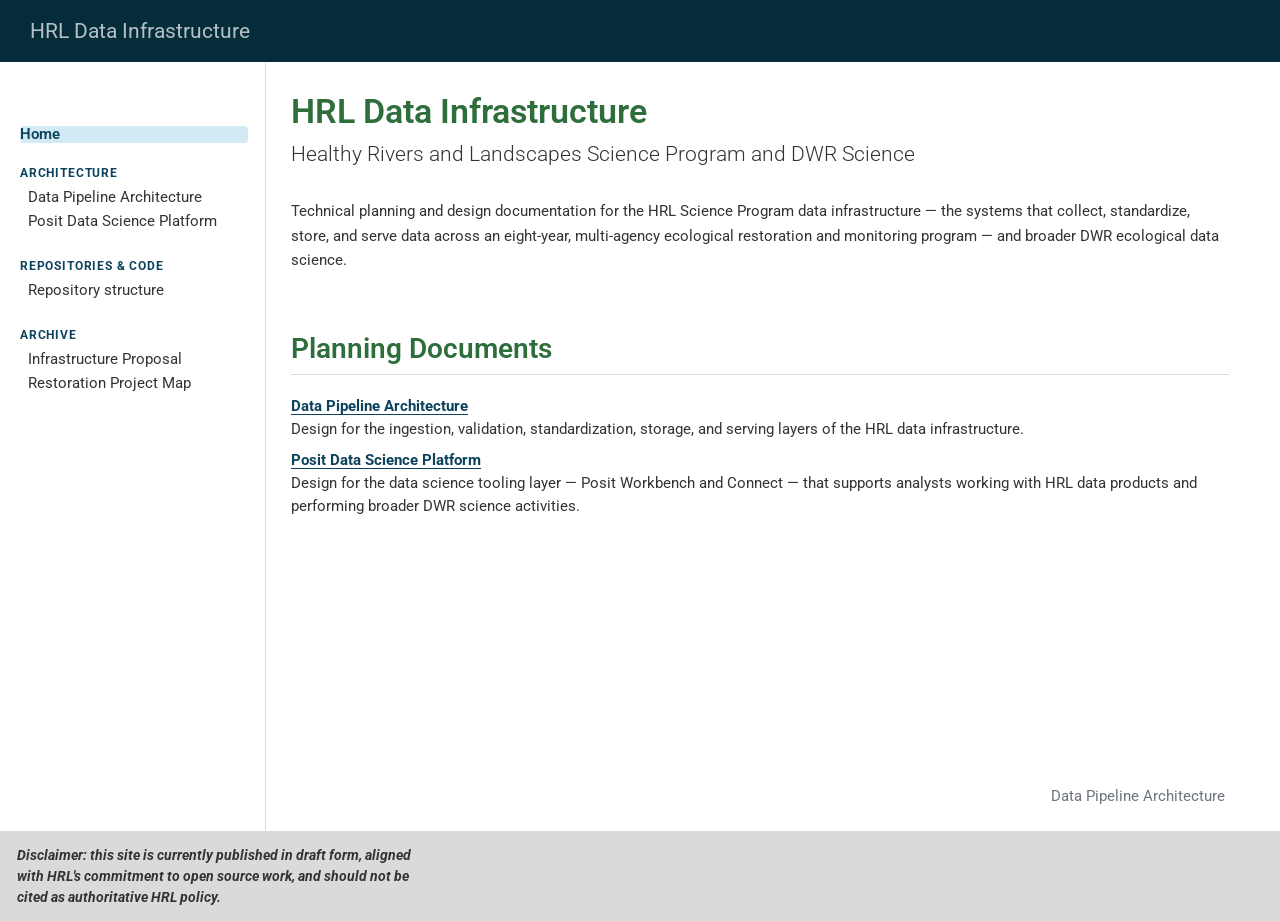
==== commit 9580456e: "Re-organize, add page on component repositories, and re-render" ====
--- a/docs/index.html
+++ b/docs/index.html
@@ -33,6 +33,7 @@
 <script src="site_libs/quarto-search/fuse.min.js"></script>
 <script src="site_libs/quarto-search/quarto-search.js"></script>
 <meta name="quarto:offset" content="./">
+<link href="./pages/data_pipeline_architecture.html" rel="next">
 <script src="site_libs/quarto-html/quarto.js" type="module"></script>
 <script src="site_libs/quarto-html/tabsets/tabsets.js" type="module"></script>
 <script src="site_libs/quarto-html/popper.min.js"></script>
@@ -42,7 +43,7 @@
 <link href="site_libs/quarto-html/quarto-syntax-highlighting-7f8f88aac4f3542376d5c11b86a4c14d.css" rel="stylesheet" id="quarto-text-highlighting-styles">
 <script src="site_libs/bootstrap/bootstrap.min.js"></script>
 <link href="site_libs/bootstrap/bootstrap-icons.css" rel="stylesheet">
-<link href="site_libs/bootstrap/bootstrap-2b97345991622508a16f759eadd5bdf7.min.css" rel="stylesheet" append-hash="true" id="quarto-bootstrap" data-mode="light">
+<link href="site_libs/bootstrap/bootstrap-429ec71f871b78fa36208d686b0e6555.min.css" rel="stylesheet" append-hash="true" id="quarto-bootstrap" data-mode="light">
 <script id="quarto-search-options" type="application/json">{
   "location": "navbar",
   "copy-button": false,
@@ -75,7 +76,7 @@
 <link rel="stylesheet" href="styles.css">
 </head>
 
-<body class="nav-fixed fullcontent quarto-light">
+<body class="nav-sidebar docked nav-fixed fullcontent quarto-light">
 
 <div id="quarto-search-results"></div>
   <header id="quarto-header" class="headroom fixed-top">
@@ -91,40 +92,116 @@
   <span class="navbar-toggler-icon"></span>
 </button>
           <div class="collapse navbar-collapse" id="navbarCollapse">
-            <ul class="navbar-nav navbar-nav-scroll me-auto">
-  <li class="nav-item">
-    <a class="nav-link" href="./pages/data_pipeline_architecture.html"> 
-<span class="menu-text">Data Pipeline Architecture</span></a>
+            <ul class="navbar-nav navbar-nav-scroll ms-auto">
+  <li class="nav-item compact">
+    <a class="nav-link" href="https://github.com/lucy-dwr/hrl-data-infrastructure"> <i class="bi bi-github" role="img" aria-label="HRL Data Infrastructure on GitHub">
+</i> 
+<span class="menu-text"></span></a>
   </li>  
-  <li class="nav-item">
-    <a class="nav-link" href="./pages/posit_platform.html"> 
-<span class="menu-text">Posit Data Science Platform</span></a>
-  </li>  
-  <li class="nav-item dropdown ">
-    <a class="nav-link dropdown-toggle" href="#" id="nav-menu-archive" role="link" data-bs-toggle="dropdown" aria-expanded="false">
- <span class="menu-text">Archive</span>
-    </a>
-    <ul class="dropdown-menu" aria-labelledby="nav-menu-archive">    
-        <li>
-    <a class="dropdown-item" href="./pages/hrl_infrastructure_proposal.html">
- <span class="dropdown-text">Infrastructure Proposal</span></a>
-  </li>  
-        <li>
-    <a class="dropdown-item" href="./pages/map_memo.html">
- <span class="dropdown-text">Restoration Project Map</span></a>
-  </li>  
-    </ul>
-  </li>
 </ul>
           </div> <!-- /navcollapse -->
             <div class="quarto-navbar-tools">
 </div>
       </div> <!-- /container-fluid -->
     </nav>
+  <nav class="quarto-secondary-nav">
+    <div class="container-fluid d-flex">
+      <button type="button" class="quarto-btn-toggle btn" data-bs-toggle="collapse" role="button" data-bs-target=".quarto-sidebar-collapse-item" aria-controls="quarto-sidebar" aria-expanded="false" aria-label="Toggle sidebar navigation" onclick="if (window.quartoToggleHeadroom) { window.quartoToggleHeadroom(); }">
+        <i class="bi bi-layout-text-sidebar-reverse"></i>
+      </button>
+        <a class="flex-grow-1 no-decor" role="navigation" data-bs-toggle="collapse" data-bs-target=".quarto-sidebar-collapse-item" aria-controls="quarto-sidebar" aria-expanded="false" aria-label="Toggle sidebar navigation" onclick="if (window.quartoToggleHeadroom) { window.quartoToggleHeadroom(); }">      
+          <h1 class="quarto-secondary-nav-title">HRL Data Infrastructure</h1>
+        </a>     
+      <button type="button" class="btn quarto-search-button" aria-label="Search" onclick="window.quartoOpenSearch();">
+        <i class="bi bi-search"></i>
+      </button>
+    </div>
+  </nav>
 </header>
 <!-- content -->
 <div id="quarto-content" class="quarto-container page-columns page-rows-contents page-layout-article page-navbar">
 <!-- sidebar -->
+  <nav id="quarto-sidebar" class="sidebar collapse collapse-horizontal quarto-sidebar-collapse-item sidebar-navigation docked overflow-auto">
+        <div class="mt-2 flex-shrink-0 align-items-center">
+        <div class="sidebar-search">
+        <div id="quarto-search" class="" title="Search"></div>
+        </div>
+        </div>
+    <div class="sidebar-menu-container"> 
+    <ul class="list-unstyled mt-1">
+        <li class="sidebar-item">
+  <div class="sidebar-item-container"> 
+  <a href="./index.html" class="sidebar-item-text sidebar-link active">
+ <span class="menu-text">Home</span></a>
+  </div>
+</li>
+        <li class="sidebar-item sidebar-item-section">
+      <div class="sidebar-item-container"> 
+            <a class="sidebar-item-text sidebar-link text-start" data-bs-toggle="collapse" data-bs-target="#quarto-sidebar-section-1" role="navigation" aria-expanded="true">
+ <span class="menu-text">Architecture</span></a>
+          <a class="sidebar-item-toggle text-start" data-bs-toggle="collapse" data-bs-target="#quarto-sidebar-section-1" role="navigation" aria-expanded="true" aria-label="Toggle section">
+            <i class="bi bi-chevron-right ms-2"></i>
+          </a> 
+      </div>
+      <ul id="quarto-sidebar-section-1" class="collapse list-unstyled sidebar-section depth1 show">  
+          <li class="sidebar-item">
+  <div class="sidebar-item-container"> 
+  <a href="./pages/data_pipeline_architecture.html" class="sidebar-item-text sidebar-link">
+ <span class="menu-text">Data Pipeline Architecture</span></a>
+  </div>
+</li>
+          <li class="sidebar-item">
+  <div class="sidebar-item-container"> 
+  <a href="./pages/posit_platform.html" class="sidebar-item-text sidebar-link">
+ <span class="menu-text">Posit Data Science Platform</span></a>
+  </div>
+</li>
+      </ul>
+  </li>
+        <li class="sidebar-item sidebar-item-section">
+      <div class="sidebar-item-container"> 
+            <a class="sidebar-item-text sidebar-link text-start" data-bs-toggle="collapse" data-bs-target="#quarto-sidebar-section-2" role="navigation" aria-expanded="true">
+ <span class="menu-text">Repositories &amp; code</span></a>
+          <a class="sidebar-item-toggle text-start" data-bs-toggle="collapse" data-bs-target="#quarto-sidebar-section-2" role="navigation" aria-expanded="true" aria-label="Toggle section">
+            <i class="bi bi-chevron-right ms-2"></i>
+          </a> 
+      </div>
+      <ul id="quarto-sidebar-section-2" class="collapse list-unstyled sidebar-section depth1 show">  
+          <li class="sidebar-item">
+  <div class="sidebar-item-container"> 
+  <a href="./pages/repository_structure.html" class="sidebar-item-text sidebar-link">
+ <span class="menu-text">Repository structure</span></a>
+  </div>
+</li>
+      </ul>
+  </li>
+        <li class="sidebar-item sidebar-item-section">
+      <div class="sidebar-item-container"> 
+            <a class="sidebar-item-text sidebar-link text-start" data-bs-toggle="collapse" data-bs-target="#quarto-sidebar-section-3" role="navigation" aria-expanded="true">
+ <span class="menu-text">Archive</span></a>
+          <a class="sidebar-item-toggle text-start" data-bs-toggle="collapse" data-bs-target="#quarto-sidebar-section-3" role="navigation" aria-expanded="true" aria-label="Toggle section">
+            <i class="bi bi-chevron-right ms-2"></i>
+          </a> 
+      </div>
+      <ul id="quarto-sidebar-section-3" class="collapse list-unstyled sidebar-section depth1 show">  
+          <li class="sidebar-item">
+  <div class="sidebar-item-container"> 
+  <a href="./pages/hrl_infrastructure_proposal.html" class="sidebar-item-text sidebar-link">
+ <span class="menu-text">Infrastructure Proposal</span></a>
+  </div>
+</li>
+          <li class="sidebar-item">
+  <div class="sidebar-item-container"> 
+  <a href="./pages/map_memo.html" class="sidebar-item-text sidebar-link">
+ <span class="menu-text">Restoration Project Map</span></a>
+  </div>
+</li>
+      </ul>
+  </li>
+    </ul>
+    </div>
+</nav>
+<div id="quarto-sidebar-glass" class="quarto-sidebar-collapse-item" data-bs-toggle="collapse" data-bs-target=".quarto-sidebar-collapse-item"></div>
 <!-- margin-sidebar -->
     
 <!-- main -->
@@ -132,7 +209,7 @@
 
 <header id="title-block-header" class="quarto-title-block default">
 <div class="quarto-title">
-<h1 class="title">HRL Data Infrastructure</h1>
+<h1 class="title d-none d-lg-block">HRL Data Infrastructure</h1>
 <p class="subtitle lead">Healthy Rivers and Landscapes Science Program and DWR Science</p>
 </div>
 
@@ -568,6 +645,15 @@
     }
   });
   </script>
+<nav class="page-navigation">
+  <div class="nav-page nav-page-previous">
+  </div>
+  <div class="nav-page nav-page-next">
+      <a href="./pages/data_pipeline_architecture.html" class="pagination-link" aria-label="Data Pipeline Architecture">
+        <span class="nav-page-text">Data Pipeline Architecture</span> <i class="bi bi-arrow-right-short"></i>
+      </a>
+  </div>
+</nav>
 </div> <!-- /content -->
 <footer class="footer">
   <div class="nav-footer">
--- a/docs/styles.css
+++ b/docs/styles.css
@@ -196,3 +196,54 @@
   fill: #555555 !important;
   stroke: #555555 !important;
 }
+
+/* =========================================================
+   Sidebar Navigation
+   ========================================================= */
+
+/* Sidebar container */
+.sidebar.sidebar-navigation {
+  background-color: #F7F7F7;
+  border-right: 1px solid #DADADA;
+}
+
+/* Section header labels */
+.sidebar .sidebar-item.sidebar-item-section > .sidebar-item-container .sidebar-item-text,
+.sidebar .sidebar-section-item {
+  font-size: 0.7rem;
+  font-weight: 700;
+  letter-spacing: 0.07em;
+  text-transform: uppercase;
+  color: #0C425C !important;
+  padding-top: 0.9rem;
+}
+
+/* Regular sidebar links */
+.sidebar .sidebar-item .sidebar-item-text {
+  font-size: 0.875rem;
+  color: #333333;
+}
+
+/* Sidebar link hover */
+.sidebar a.sidebar-item-text:hover,
+.sidebar .sidebar-item a:hover {
+  color: #2E7DA1 !important;
+  background-color: #D2EAF4;
+  border-radius: 4px;
+  text-decoration: none;
+}
+
+/* Active page indicator */
+.sidebar a.active,
+.sidebar .sidebar-item a.active {
+  color: #0C425C !important;
+  font-weight: 600;
+  background-color: #D2EAF4;
+  border-radius: 4px;
+}
+
+/* Sidebar search input focus */
+.sidebar .form-control:focus {
+  border-color: #2E7DA1;
+  box-shadow: 0 0 0 0.2rem rgba(46, 125, 161, 0.2);
+}
